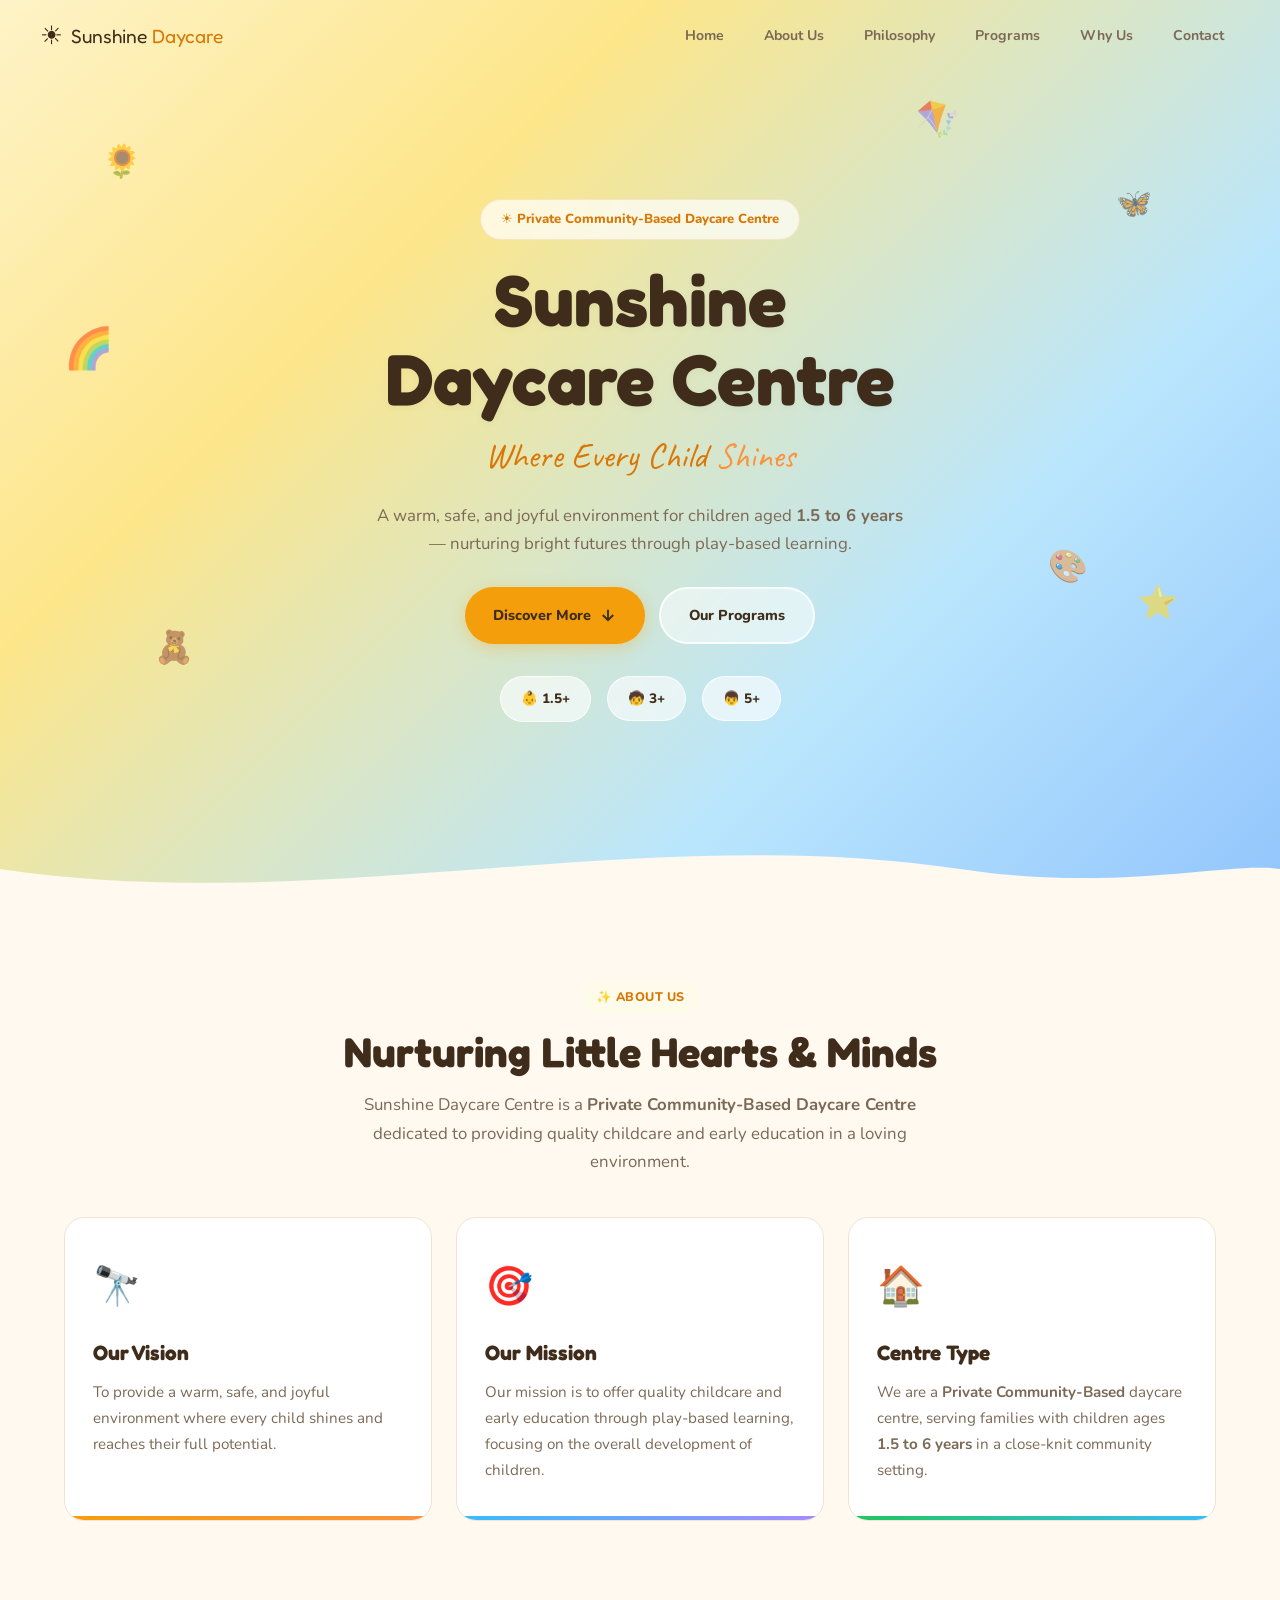
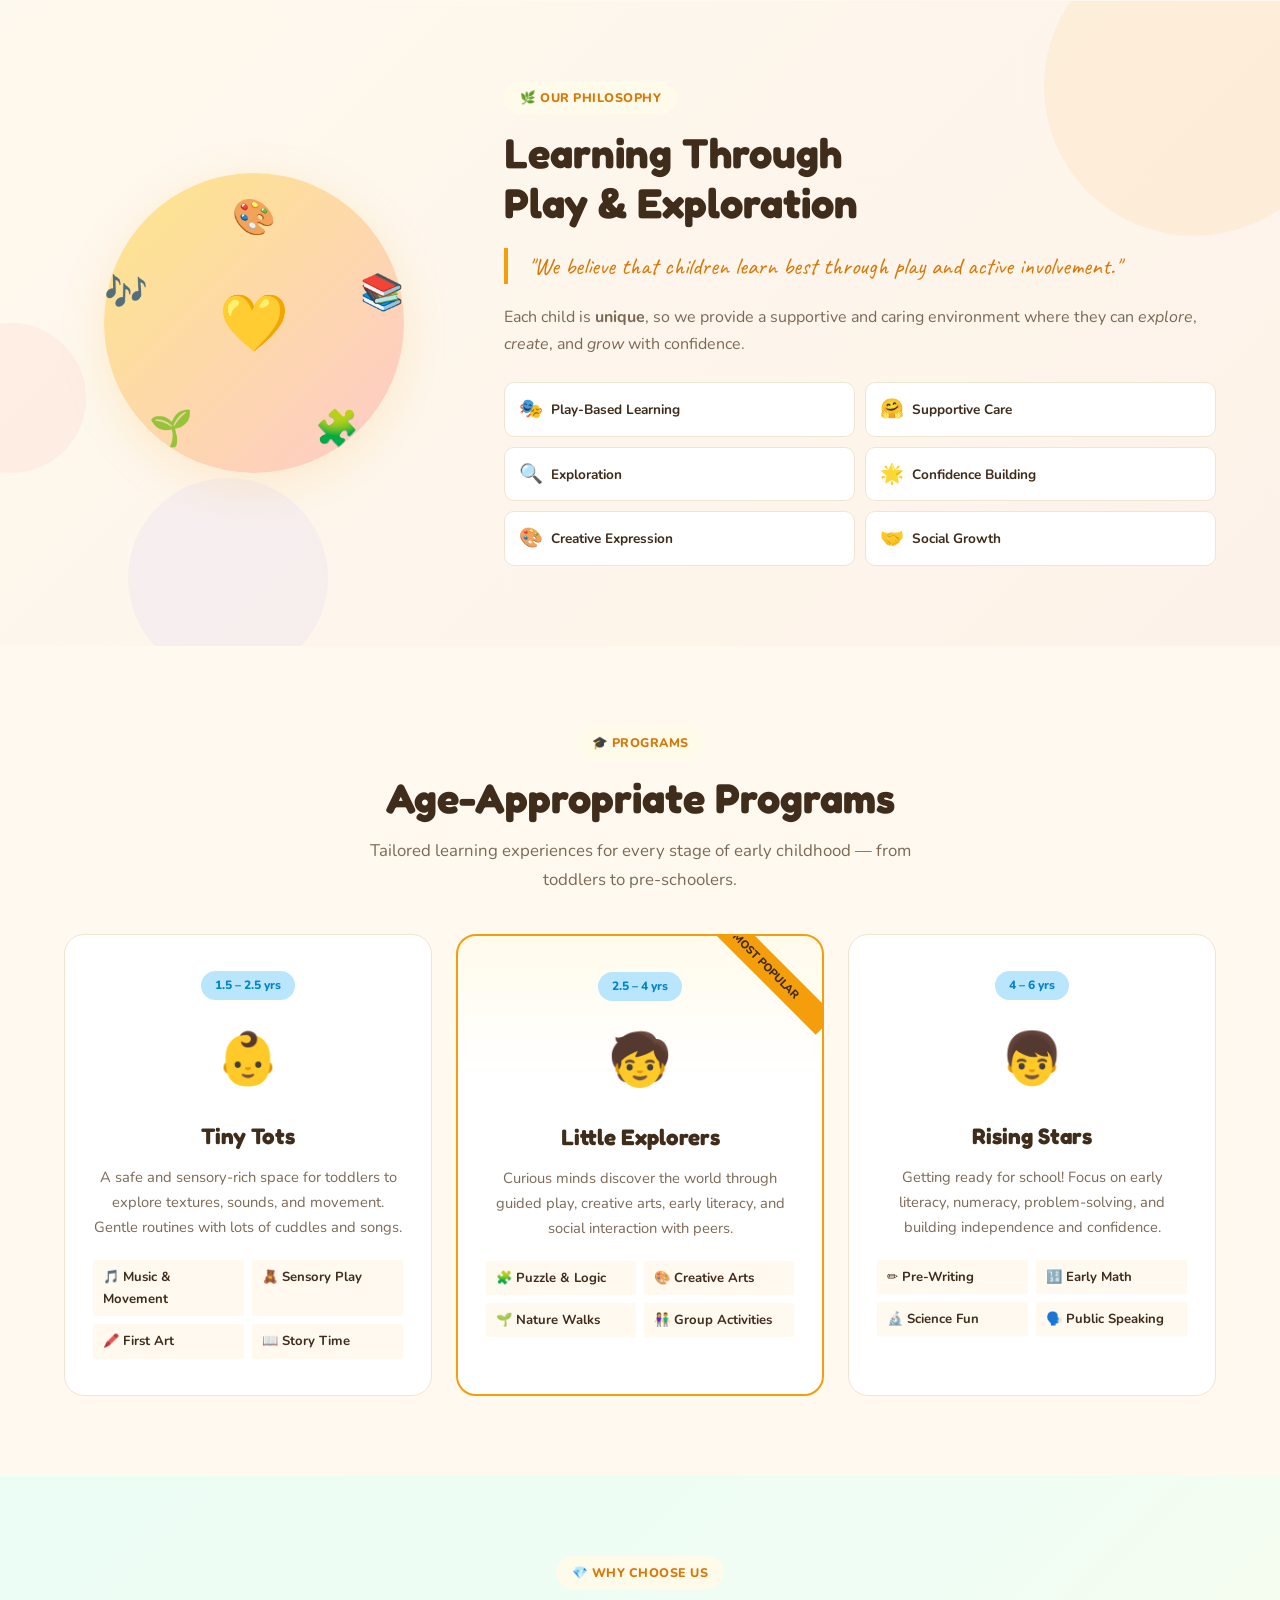
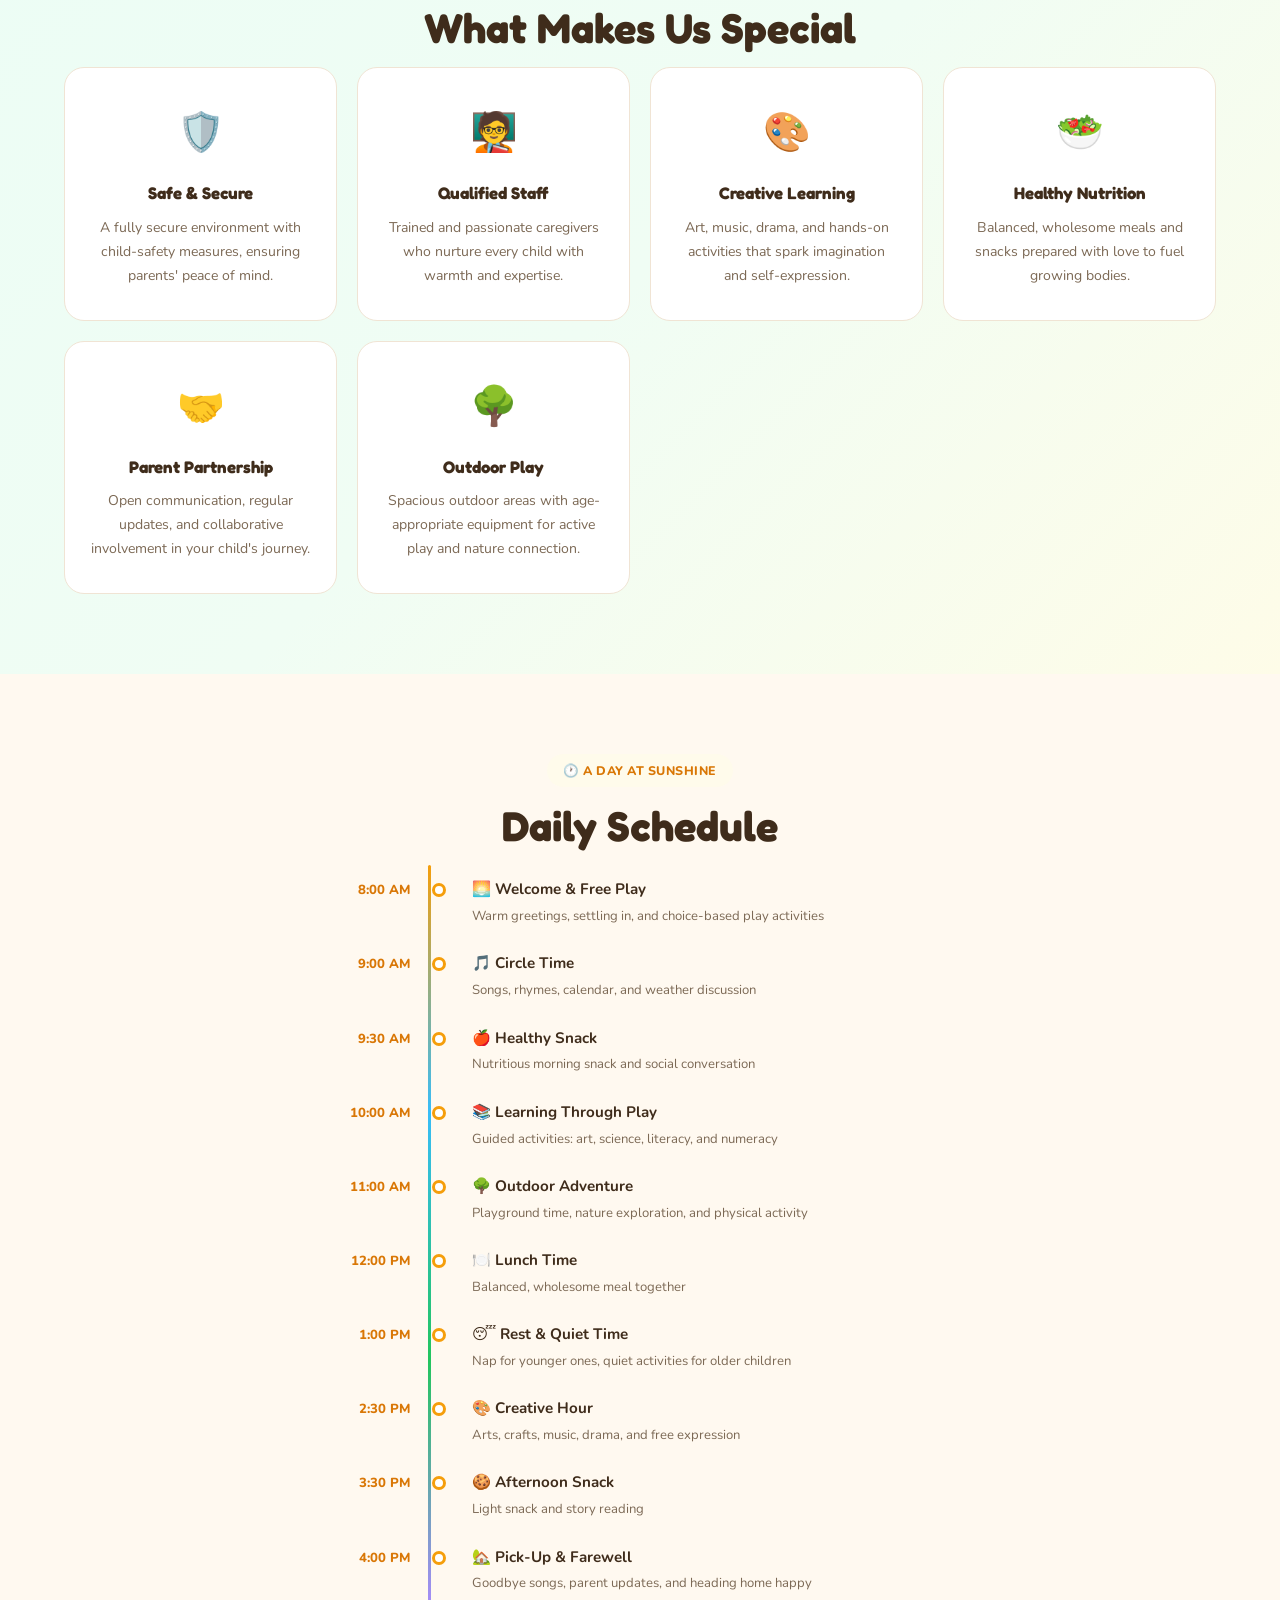
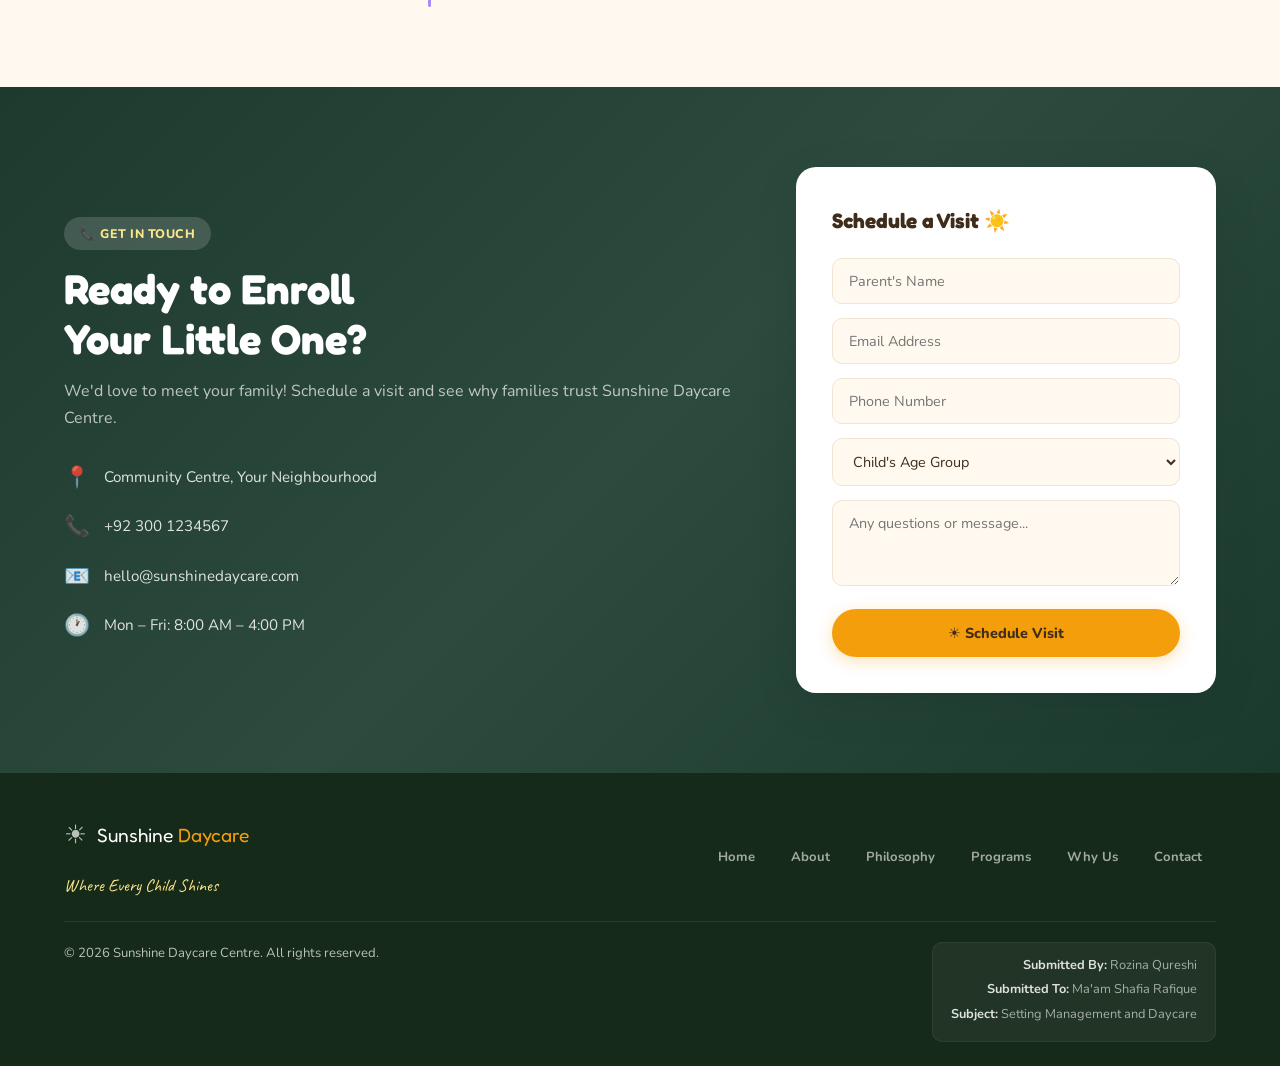
==== index.html @ 3a65fe80 "Add files via upload" ====
<!DOCTYPE html>
<html lang="en">
<head>
  <meta charset="UTF-8" />
  <meta name="viewport" content="width=device-width, initial-scale=1.0" />
  <title>Sunshine Daycare Centre — Where Every Child Shines ☀️</title>
  <meta name="description" content="Sunshine Daycare Centre — A warm, safe, and joyful private community-based daycare for children ages 1.5 to 6 years. Quality childcare through play-based learning." />
  <link rel="preconnect" href="https://fonts.googleapis.com" />
  <link rel="preconnect" href="https://fonts.gstatic.com" crossorigin />
  <link href="https://fonts.googleapis.com/css2?family=Nunito:wght@400;500;600;700;800;900&family=Fredoka+One&family=Caveat:wght@500;700&display=swap" rel="stylesheet" />
  <link rel="stylesheet" href="style.css" />
</head>
<body>

  <!-- ═══ NAVBAR ═══ -->
  <nav class="navbar" id="navbar">
    <div class="nav-inner">
      <a href="#" class="nav-logo">
        <span class="logo-sun">☀️</span>
        <span class="logo-text">Sunshine <span>Daycare</span></span>
      </a>
      <ul class="nav-links" id="nav-links">
        <li><a href="#home">Home</a></li>
        <li><a href="#about">About Us</a></li>
        <li><a href="#philosophy">Philosophy</a></li>
        <li><a href="#programs">Programs</a></li>
        <li><a href="#features">Why Us</a></li>
        <li><a href="#contact">Contact</a></li>
      </ul>
      <button class="nav-toggle" id="nav-toggle" aria-label="Toggle menu">
        <span></span><span></span><span></span>
      </button>
    </div>
  </nav>

  <!-- ═══ HERO ═══ -->
  <section class="hero" id="home">
    <div class="hero-clouds">
      <div class="cloud cloud-1">☁️</div>
      <div class="cloud cloud-2">☁️</div>
      <div class="cloud cloud-3">☁️</div>
    </div>
    <div class="hero-decorations">
      <span class="hero-deco d1">🌻</span>
      <span class="hero-deco d2">🦋</span>
      <span class="hero-deco d3">🌈</span>
      <span class="hero-deco d4">⭐</span>
      <span class="hero-deco d5">🧸</span>
      <span class="hero-deco d6">🎨</span>
      <span class="hero-deco d7">🪁</span>
    </div>
    <div class="hero-content">
      <div class="hero-badge">☀️ Private Community-Based Daycare Centre</div>
      <h1>Sunshine<br/>Daycare Centre</h1>
      <p class="hero-tagline">Where Every Child <em>Shines</em></p>
      <p class="hero-desc">A warm, safe, and joyful environment for children aged <strong>1.5 to 6 years</strong> — nurturing bright futures through play-based learning.</p>
      <div class="hero-actions">
        <a href="#about" class="btn btn-primary">
          Discover More
          <svg width="18" height="18" viewBox="0 0 24 24" fill="none" stroke="currentColor" stroke-width="2.5"><path d="M12 5v14M19 12l-7 7-7-7"/></svg>
        </a>
        <a href="#programs" class="btn btn-outline-light">Our Programs</a>
      </div>
      <div class="hero-ages">
        <div class="age-bubble b1">👶 1.5+</div>
        <div class="age-bubble b2">🧒 3+</div>
        <div class="age-bubble b3">👦 5+</div>
      </div>
    </div>
    <div class="hero-wave">
      <svg viewBox="0 0 1440 100" preserveAspectRatio="none">
        <path d="M0,60 C360,120 720,0 1080,60 C1260,90 1380,50 1440,60 L1440,100 L0,100 Z" fill="#fff9f0"/>
      </svg>
    </div>
  </section>

  <!-- ═══ ABOUT / VISION / MISSION ═══ -->
  <section class="about" id="about">
    <div class="container">
      <div class="section-label">✨ About Us</div>
      <h2 class="section-title">Nurturing Little Hearts & Minds</h2>
      <p class="section-subtitle">Sunshine Daycare Centre is a <strong>Private Community-Based Daycare Centre</strong> dedicated to providing quality childcare and early education in a loving environment.</p>

      <div class="cards-row">
        <div class="info-card vision-card" data-aos="up">
          <div class="card-icon">🔭</div>
          <h3>Our Vision</h3>
          <p>To provide a warm, safe, and joyful environment where every child shines and reaches their full potential.</p>
          <div class="card-accent"></div>
        </div>
        <div class="info-card mission-card" data-aos="up" style="--delay:.15s">
          <div class="card-icon">🎯</div>
          <h3>Our Mission</h3>
          <p>Our mission is to offer quality childcare and early education through play-based learning, focusing on the overall development of children.</p>
          <div class="card-accent"></div>
        </div>
        <div class="info-card type-card" data-aos="up" style="--delay:.3s">
          <div class="card-icon">🏠</div>
          <h3>Centre Type</h3>
          <p>We are a <strong>Private Community-Based</strong> daycare centre, serving families with children ages <strong>1.5 to 6 years</strong> in a close-knit community setting.</p>
          <div class="card-accent"></div>
        </div>
      </div>
    </div>
  </section>

  <!-- ═══ PHILOSOPHY ═══ -->
  <section class="philosophy" id="philosophy">
    <div class="philosophy-bg">
      <span class="phi-dot phi1"></span>
      <span class="phi-dot phi2"></span>
      <span class="phi-dot phi3"></span>
    </div>
    <div class="container">
      <div class="phi-grid">
        <div class="phi-visual">
          <div class="phi-circle">
            <span class="phi-emoji pe1">🎨</span>
            <span class="phi-emoji pe2">📚</span>
            <span class="phi-emoji pe3">🧩</span>
            <span class="phi-emoji pe4">🌱</span>
            <span class="phi-emoji pe5">🎶</span>
            <span class="phi-center">💛</span>
          </div>
        </div>
        <div class="phi-text">
          <div class="section-label">🌿 Our Philosophy</div>
          <h2 class="section-title left">Learning Through<br/>Play & Exploration</h2>
          <blockquote class="phi-quote">
            "We believe that children learn best through play and active involvement."
          </blockquote>
          <p>Each child is <strong>unique</strong>, so we provide a supportive and caring environment where they can <em>explore</em>, <em>create</em>, and <em>grow</em> with confidence.</p>
          <div class="phi-pillars">
            <div class="pillar"><span>🎭</span> Play-Based Learning</div>
            <div class="pillar"><span>🤗</span> Supportive Care</div>
            <div class="pillar"><span>🔍</span> Exploration</div>
            <div class="pillar"><span>🌟</span> Confidence Building</div>
            <div class="pillar"><span>🎨</span> Creative Expression</div>
            <div class="pillar"><span>🤝</span> Social Growth</div>
          </div>
        </div>
      </div>
    </div>
  </section>

  <!-- ═══ PROGRAMS ═══ -->
  <section class="programs" id="programs">
    <div class="container">
      <div class="section-label">🎓 Programs</div>
      <h2 class="section-title">Age-Appropriate Programs</h2>
      <p class="section-subtitle">Tailored learning experiences for every stage of early childhood — from toddlers to pre-schoolers.</p>

      <div class="programs-grid">
        <div class="program-card" data-aos="up">
          <div class="program-age-badge">1.5 – 2.5 yrs</div>
          <div class="program-icon">👶</div>
          <h3>Tiny Tots</h3>
          <p>A safe and sensory-rich space for toddlers to explore textures, sounds, and movement. Gentle routines with lots of cuddles and songs.</p>
          <ul class="program-features">
            <li>🎵 Music & Movement</li>
            <li>🧸 Sensory Play</li>
            <li>🖍️ First Art</li>
            <li>📖 Story Time</li>
          </ul>
        </div>
        <div class="program-card featured" data-aos="up" style="--delay:.12s">
          <div class="program-age-badge">2.5 – 4 yrs</div>
          <div class="program-icon">🧒</div>
          <h3>Little Explorers</h3>
          <p>Curious minds discover the world through guided play, creative arts, early literacy, and social interaction with peers.</p>
          <ul class="program-features">
            <li>🧩 Puzzle & Logic</li>
            <li>🎨 Creative Arts</li>
            <li>🌱 Nature Walks</li>
            <li>👫 Group Activities</li>
          </ul>
          <div class="featured-badge">Most Popular</div>
        </div>
        <div class="program-card" data-aos="up" style="--delay:.24s">
          <div class="program-age-badge">4 – 6 yrs</div>
          <div class="program-icon">👦</div>
          <h3>Rising Stars</h3>
          <p>Getting ready for school! Focus on early literacy, numeracy, problem-solving, and building independence and confidence.</p>
          <ul class="program-features">
            <li>✏️ Pre-Writing</li>
            <li>🔢 Early Math</li>
            <li>🔬 Science Fun</li>
            <li>🗣️ Public Speaking</li>
          </ul>
        </div>
      </div>
    </div>
  </section>

  <!-- ═══ FEATURES ═══ -->
  <section class="features" id="features">
    <div class="container">
      <div class="section-label">💎 Why Choose Us</div>
      <h2 class="section-title">What Makes Us Special</h2>

      <div class="features-grid">
        <div class="feature-item" data-aos="up">
          <div class="feature-icon">🛡️</div>
          <h4>Safe & Secure</h4>
          <p>A fully secure environment with child-safety measures, ensuring parents' peace of mind.</p>
        </div>
        <div class="feature-item" data-aos="up" style="--delay:.08s">
          <div class="feature-icon">🧑‍🏫</div>
          <h4>Qualified Staff</h4>
          <p>Trained and passionate caregivers who nurture every child with warmth and expertise.</p>
        </div>
        <div class="feature-item" data-aos="up" style="--delay:.16s">
          <div class="feature-icon">🎨</div>
          <h4>Creative Learning</h4>
          <p>Art, music, drama, and hands-on activities that spark imagination and self-expression.</p>
        </div>
        <div class="feature-item" data-aos="up" style="--delay:.24s">
          <div class="feature-icon">🥗</div>
          <h4>Healthy Nutrition</h4>
          <p>Balanced, wholesome meals and snacks prepared with love to fuel growing bodies.</p>
        </div>
        <div class="feature-item" data-aos="up" style="--delay:.32s">
          <div class="feature-icon">🤝</div>
          <h4>Parent Partnership</h4>
          <p>Open communication, regular updates, and collaborative involvement in your child's journey.</p>
        </div>
        <div class="feature-item" data-aos="up" style="--delay:.4s">
          <div class="feature-icon">🌳</div>
          <h4>Outdoor Play</h4>
          <p>Spacious outdoor areas with age-appropriate equipment for active play and nature connection.</p>
        </div>
      </div>
    </div>
  </section>

  <!-- ═══ DAILY SCHEDULE ═══ -->
  <section class="schedule">
    <div class="container">
      <div class="section-label">🕐 A Day at Sunshine</div>
      <h2 class="section-title">Daily Schedule</h2>
      <div class="timeline">
        <div class="tl-item"><div class="tl-time">8:00 AM</div><div class="tl-dot"></div><div class="tl-content"><strong>🌅 Welcome & Free Play</strong><p>Warm greetings, settling in, and choice-based play activities</p></div></div>
        <div class="tl-item"><div class="tl-time">9:00 AM</div><div class="tl-dot"></div><div class="tl-content"><strong>🎵 Circle Time</strong><p>Songs, rhymes, calendar, and weather discussion</p></div></div>
        <div class="tl-item"><div class="tl-time">9:30 AM</div><div class="tl-dot"></div><div class="tl-content"><strong>🍎 Healthy Snack</strong><p>Nutritious morning snack and social conversation</p></div></div>
        <div class="tl-item"><div class="tl-time">10:00 AM</div><div class="tl-dot"></div><div class="tl-content"><strong>📚 Learning Through Play</strong><p>Guided activities: art, science, literacy, and numeracy</p></div></div>
        <div class="tl-item"><div class="tl-time">11:00 AM</div><div class="tl-dot"></div><div class="tl-content"><strong>🌳 Outdoor Adventure</strong><p>Playground time, nature exploration, and physical activity</p></div></div>
        <div class="tl-item"><div class="tl-time">12:00 PM</div><div class="tl-dot"></div><div class="tl-content"><strong>🍽️ Lunch Time</strong><p>Balanced, wholesome meal together</p></div></div>
        <div class="tl-item"><div class="tl-time">1:00 PM</div><div class="tl-dot"></div><div class="tl-content"><strong>😴 Rest & Quiet Time</strong><p>Nap for younger ones, quiet activities for older children</p></div></div>
        <div class="tl-item"><div class="tl-time">2:30 PM</div><div class="tl-dot"></div><div class="tl-content"><strong>🎨 Creative Hour</strong><p>Arts, crafts, music, drama, and free expression</p></div></div>
        <div class="tl-item"><div class="tl-time">3:30 PM</div><div class="tl-dot"></div><div class="tl-content"><strong>🍪 Afternoon Snack</strong><p>Light snack and story reading</p></div></div>
        <div class="tl-item"><div class="tl-time">4:00 PM</div><div class="tl-dot"></div><div class="tl-content"><strong>🏡 Pick-Up & Farewell</strong><p>Goodbye songs, parent updates, and heading home happy</p></div></div>
      </div>
    </div>
  </section>

  <!-- ═══ CONTACT / FOOTER ═══ -->
  <section class="contact" id="contact">
    <div class="container">
      <div class="contact-grid">
        <div class="contact-info">
          <div class="section-label light">📞 Get In Touch</div>
          <h2 class="section-title left light">Ready to Enroll<br/>Your Little One?</h2>
          <p class="contact-desc">We'd love to meet your family! Schedule a visit and see why families trust Sunshine Daycare Centre.</p>
          <div class="contact-details">
            <div class="contact-row"><span class="cr-icon">📍</span><span>Community Centre, Your Neighbourhood</span></div>
            <div class="contact-row"><span class="cr-icon">📞</span><span>+92 300 1234567</span></div>
            <div class="contact-row"><span class="cr-icon">📧</span><span>hello@sunshinedaycare.com</span></div>
            <div class="contact-row"><span class="cr-icon">🕐</span><span>Mon – Fri: 8:00 AM – 4:00 PM</span></div>
          </div>
        </div>
        <div class="contact-form-wrap">
          <form class="contact-form" id="contact-form">
            <h3>Schedule a Visit ☀️</h3>
            <div class="form-field">
              <input type="text" placeholder="Parent's Name" required />
            </div>
            <div class="form-field">
              <input type="email" placeholder="Email Address" required />
            </div>
            <div class="form-field">
              <input type="tel" placeholder="Phone Number" />
            </div>
            <div class="form-field">
              <select>
                <option value="">Child's Age Group</option>
                <option>1.5 – 2.5 years (Tiny Tots)</option>
                <option>2.5 – 4 years (Little Explorers)</option>
                <option>4 – 6 years (Rising Stars)</option>
              </select>
            </div>
            <div class="form-field">
              <textarea rows="3" placeholder="Any questions or message..."></textarea>
            </div>
            <button type="submit" class="btn btn-primary btn-full">
              ☀️ Schedule Visit
            </button>
          </form>
        </div>
      </div>
    </div>
  </section>

  <!-- ═══ FOOTER ═══ -->
  <footer class="footer">
    <div class="container">
      <div class="footer-top">
        <div class="footer-brand">
          <span class="logo-sun">☀️</span>
          <span class="logo-text">Sunshine <span>Daycare</span></span>
          <p>Where Every Child Shines</p>
        </div>
        <div class="footer-links">
          <a href="#home">Home</a>
          <a href="#about">About</a>
          <a href="#philosophy">Philosophy</a>
          <a href="#programs">Programs</a>
          <a href="#features">Why Us</a>
          <a href="#contact">Contact</a>
        </div>
      </div>
      <div class="footer-divider"></div>
      <div class="footer-bottom">
        <p>© 2026 Sunshine Daycare Centre. All rights reserved.</p>
        <div class="submission-info">
          <p><strong>Submitted By:</strong> Rozina Qureshi</p>
          <p><strong>Submitted To:</strong> Ma'am Shafia Rafique</p>
          <p><strong>Subject:</strong> Setting Management and Daycare</p>
        </div>
      </div>
    </div>
  </footer>

  <script>
    // ── Navbar scroll ──
    window.addEventListener('scroll', () => {
      document.getElementById('navbar').classList.toggle('scrolled', window.scrollY > 50);
    });

    // ── Mobile menu ──
    const toggle = document.getElementById('nav-toggle');
    const links = document.getElementById('nav-links');
    toggle.addEventListener('click', () => {
      toggle.classList.toggle('active');
      links.classList.toggle('open');
    });
    links.querySelectorAll('a').forEach(a => {
      a.addEventListener('click', () => {
        toggle.classList.remove('active');
        links.classList.remove('open');
      });
    });

    // ── Smooth scroll ──
    document.querySelectorAll('a[href^="#"]').forEach(a => {
      a.addEventListener('click', e => {
        e.preventDefault();
        const target = document.querySelector(a.getAttribute('href'));
        if (target) {
          const offset = 80;
          const top = target.getBoundingClientRect().top + window.scrollY - offset;
          window.scrollTo({ top, behavior: 'smooth' });
        }
      });
    });

    // ── Scroll animations ──
    const observer = new IntersectionObserver((entries) => {
      entries.forEach(entry => {
        if (entry.isIntersecting) {
          entry.target.classList.add('visible');
        }
      });
    }, { threshold: 0.1, rootMargin: '0px 0px -40px 0px' });

    document.querySelectorAll('[data-aos]').forEach(el => observer.observe(el));

    // ── Form submit ──
    document.getElementById('contact-form').addEventListener('submit', (e) => {
      e.preventDefault();
      const btn = e.target.querySelector('button');
      btn.textContent = '✅ Visit Scheduled!';
      btn.disabled = true;
      btn.style.background = '#22c55e';
      setTimeout(() => {
        btn.textContent = '☀️ Schedule Visit';
        btn.disabled = false;
        btn.style.background = '';
        e.target.reset();
      }, 3000);
    });
  </script>
</body>
</html>
---- style.css ----
/* ═══════════════════════════════════════════════
   Sunshine Daycare Centre — Stylesheet
   Warm, playful, professional design
   ═══════════════════════════════════════════════ */

*, *::before, *::after { box-sizing: border-box; margin: 0; padding: 0; }

:root {
  /* Sunshine Palette */
  --sun:          #f59e0b;
  --sun-light:    #fde68a;
  --sun-dark:     #d97706;
  --sun-bg:       #fffbeb;

  --sky:          #38bdf8;
  --sky-light:    #bae6fd;
  --sky-dark:     #0284c7;

  --leaf:         #22c55e;
  --leaf-light:   #bbf7d0;
  --leaf-dark:    #16a34a;

  --coral:        #f87171;
  --coral-light:  #fecaca;

  --lavender:     #a78bfa;
  --lavender-light:#ede9fe;

  --peach:        #fb923c;

  /* Neutrals */
  --cream:        #fff9f0;
  --cream-dark:   #fef3e2;
  --white:        #ffffff;
  --text:         #3f2c1b;
  --text-secondary:#7c6955;
  --text-muted:    #b5a394;
  --border:       #f0e4d4;

  /* Misc */
  --radius:       20px;
  --radius-md:    14px;
  --radius-sm:    10px;
  --shadow:       0 4px 24px rgba(0,0,0,.06);
  --shadow-lg:    0 12px 48px rgba(0,0,0,.08);
  --transition:   .3s cubic-bezier(.4,0,.2,1);

  /* Fonts */
  --font:         'Nunito', system-ui, sans-serif;
  --font-display: 'Fredoka One', cursive;
  --font-hand:    'Caveat', cursive;
}

html { scroll-behavior: smooth; }
body {
  font-family: var(--font);
  background: var(--cream);
  color: var(--text);
  line-height: 1.7;
  -webkit-font-smoothing: antialiased;
  overflow-x: hidden;
}
.container { max-width: 1200px; margin: 0 auto; padding: 0 24px; }

/* ═══════════════════════════
   NAVBAR
   ═══════════════════════════ */
.navbar {
  position: fixed; top: 0; left: 0; right: 0;
  z-index: 100;
  padding: 0 24px;
  transition: var(--transition);
}
.navbar.scrolled {
  background: rgba(255,255,255,.92);
  backdrop-filter: blur(16px);
  box-shadow: 0 2px 20px rgba(0,0,0,.06);
}
.nav-inner {
  max-width: 1200px; margin: 0 auto;
  height: 72px;
  display: flex; align-items: center; justify-content: space-between;
}

.nav-logo {
  display: flex; align-items: center; gap: 8px;
  text-decoration: none; color: var(--text);
}
.logo-sun { font-size: 1.6rem; animation: spin-slow 8s linear infinite; }
@keyframes spin-slow { to { transform: rotate(360deg); } }
.logo-text { font-family: var(--font-display); font-size: 1.2rem; color: var(--text); }
.logo-text span { color: var(--sun-dark); }

.nav-links {
  display: flex; gap: 8px; list-style: none;
}
.nav-links a {
  text-decoration: none;
  padding: 8px 16px;
  font-weight: 700; font-size: .88rem;
  color: var(--text-secondary);
  border-radius: 50px;
  transition: var(--transition);
}
.nav-links a:hover { color: var(--sun-dark); background: var(--sun-bg); }

.nav-toggle {
  display: none;
  flex-direction: column; gap: 5px;
  background: none; border: none; cursor: pointer;
  padding: 8px;
}
.nav-toggle span {
  width: 24px; height: 2.5px;
  background: var(--text);
  border-radius: 2px;
  transition: var(--transition);
}
.nav-toggle.active span:nth-child(1) { transform: rotate(45deg) translate(5px, 5px); }
.nav-toggle.active span:nth-child(2) { opacity: 0; }
.nav-toggle.active span:nth-child(3) { transform: rotate(-45deg) translate(5px, -5px); }

/* ═══════════════════════════
   HERO
   ═══════════════════════════ */
.hero {
  background: linear-gradient(135deg, #fef3c7 0%, #fde68a 30%, #bae6fd 70%, #93c5fd 100%);
  min-height: 100vh;
  display: flex; align-items: center; justify-content: center;
  text-align: center;
  padding: 120px 24px 100px;
  position: relative;
  overflow: hidden;
}

/* Clouds */
.hero-clouds { position: absolute; inset: 0; pointer-events: none; }
.cloud {
  position: absolute; font-size: 4rem; opacity: .35;
  animation: drift 20s linear infinite;
}
.cloud-1 { top: 12%; left: -10%; animation-duration: 22s; }
.cloud-2 { top: 25%; left: -20%; animation-duration: 28s; animation-delay: 6s; font-size: 3rem; }
.cloud-3 { top: 8%; left: -15%; animation-duration: 35s; animation-delay: 12s; font-size: 5rem; opacity: .2; }
@keyframes drift {
  from { transform: translateX(0); }
  to   { transform: translateX(calc(100vw + 200px)); }
}

/* Floating decorations */
.hero-decorations { position: absolute; inset: 0; pointer-events: none; }
.hero-deco {
  position: absolute;
  font-size: 2rem;
  animation: float-deco 5s ease-in-out infinite;
  opacity: .6;
}
.d1 { top: 15%; left: 8%; animation-delay: 0s; }
.d2 { top: 20%; right: 10%; animation-delay: .7s; font-size: 1.8rem; }
.d3 { top: 35%; left: 5%; animation-delay: 1.4s; font-size: 2.5rem; }
.d4 { bottom: 30%; right: 8%; animation-delay: 2.1s; }
.d5 { bottom: 25%; left: 12%; animation-delay: 2.8s; }
.d6 { top: 60%; right: 15%; animation-delay: 3.5s; }
.d7 { top: 10%; right: 25%; animation-delay: 4.2s; font-size: 2.2rem; }
@keyframes float-deco {
  0%, 100% { transform: translateY(0) rotate(0); }
  50%      { transform: translateY(-18px) rotate(8deg); }
}

.hero-content { position: relative; z-index: 2; max-width: 680px; }
.hero-badge {
  display: inline-block;
  padding: 8px 20px;
  background: rgba(255,255,255,.7);
  backdrop-filter: blur(8px);
  border-radius: 50px;
  font-size: .82rem; font-weight: 800;
  color: var(--sun-dark);
  margin-bottom: 20px;
  border: 1px solid rgba(217,119,6,.15);
}

.hero h1 {
  font-family: var(--font-display);
  font-size: clamp(3rem, 7vw, 4.5rem);
  color: var(--text);
  line-height: 1.1;
  margin-bottom: 8px;
  text-shadow: 0 2px 8px rgba(0,0,0,.04);
}

.hero-tagline {
  font-family: var(--font-hand);
  font-size: clamp(1.6rem, 3.5vw, 2.2rem);
  color: var(--sun-dark);
  margin-bottom: 16px;
}
.hero-tagline em { font-style: normal; color: var(--peach); }

.hero-desc {
  font-size: 1.05rem;
  color: var(--text-secondary);
  max-width: 540px; margin: 0 auto 28px;
}

.hero-actions { display: flex; gap: 14px; justify-content: center; flex-wrap: wrap; margin-bottom: 32px; }

.hero-ages {
  display: flex; gap: 16px; justify-content: center;
}
.age-bubble {
  padding: 10px 20px;
  background: rgba(255,255,255,.6);
  backdrop-filter: blur(6px);
  border-radius: 50px;
  font-weight: 800; font-size: .85rem;
  color: var(--text);
  border: 1px solid rgba(255,255,255,.8);
  animation: bob 3s ease-in-out infinite;
}
.b1 { animation-delay: 0s; }
.b2 { animation-delay: .5s; }
.b3 { animation-delay: 1s; }
@keyframes bob {
  0%, 100% { transform: translateY(0); }
  50%      { transform: translateY(-6px); }
}

.hero-wave {
  position: absolute; bottom: -1px; left: 0; right: 0;
  line-height: 0; z-index: 1;
}
.hero-wave svg { width: 100%; height: 80px; }

/* ═══════════════════════════
   BUTTONS
   ═══════════════════════════ */
.btn {
  display: inline-flex; align-items: center; gap: 8px;
  padding: 14px 28px;
  font-family: var(--font);
  font-weight: 800; font-size: .9rem;
  border: none; border-radius: 50px;
  cursor: pointer; transition: var(--transition);
  text-decoration: none;
}
.btn-primary {
  background: var(--sun);
  color: var(--text);
  box-shadow: 0 4px 16px rgba(245,158,11,.3);
}
.btn-primary:hover {
  background: var(--sun-dark);
  transform: translateY(-2px);
  box-shadow: 0 6px 24px rgba(245,158,11,.35);
}
.btn-outline-light {
  background: rgba(255,255,255,.5);
  color: var(--text);
  border: 2px solid rgba(255,255,255,.8);
  backdrop-filter: blur(4px);
}
.btn-outline-light:hover { background: rgba(255,255,255,.8); }
.btn-full { width: 100%; justify-content: center; }

/* ═══════════════════════════
   SECTION STYLES
   ═══════════════════════════ */
.section-label {
  display: inline-block;
  padding: 6px 16px;
  background: var(--sun-bg);
  color: var(--sun-dark);
  font-weight: 800; font-size: .78rem;
  letter-spacing: .5px;
  border-radius: 50px;
  margin-bottom: 14px;
  text-transform: uppercase;
}
.section-label.light { background: rgba(255,255,255,.15); color: var(--sun-light); }

.section-title {
  font-family: var(--font-display);
  font-size: clamp(1.8rem, 4vw, 2.6rem);
  color: var(--text);
  margin-bottom: 14px;
  line-height: 1.2;
}
.section-title.left { text-align: left; }
.section-title.light { color: white; }

.section-subtitle {
  font-size: 1.05rem;
  color: var(--text-secondary);
  max-width: 600px; margin: 0 auto 40px;
  line-height: 1.7;
}

/* ═══════════════════════════
   ABOUT
   ═══════════════════════════ */
.about {
  padding: 80px 0;
  background: var(--cream);
  text-align: center;
}

.cards-row {
  display: grid;
  grid-template-columns: repeat(auto-fit, minmax(300px, 1fr));
  gap: 24px; margin-top: 20px;
}

.info-card {
  background: white;
  border-radius: var(--radius);
  padding: 36px 28px;
  text-align: left;
  position: relative;
  overflow: hidden;
  border: 1px solid var(--border);
  transition: var(--transition);
}
.info-card:hover {
  transform: translateY(-6px);
  box-shadow: var(--shadow-lg);
}
.card-icon { font-size: 2.4rem; margin-bottom: 16px; }
.info-card h3 {
  font-family: var(--font-display);
  font-size: 1.3rem;
  margin-bottom: 10px;
  color: var(--text);
}
.info-card p { color: var(--text-secondary); font-size: .95rem; }

.card-accent {
  position: absolute; bottom: 0; left: 0; right: 0;
  height: 4px;
}
.vision-card .card-accent  { background: linear-gradient(90deg, var(--sun), var(--peach)); }
.mission-card .card-accent { background: linear-gradient(90deg, var(--sky), var(--lavender)); }
.type-card .card-accent    { background: linear-gradient(90deg, var(--leaf), var(--sky)); }

/* AOS animation */
[data-aos="up"] {
  opacity: 0; transform: translateY(30px);
  transition: opacity .6s ease calc(var(--delay, 0s)),
              transform .6s ease calc(var(--delay, 0s));
}
[data-aos="up"].visible {
  opacity: 1; transform: translateY(0);
}

/* ═══════════════════════════
   PHILOSOPHY
   ═══════════════════════════ */
.philosophy {
  padding: 80px 0;
  background: linear-gradient(135deg, #fef9ee 0%, #fdf2e9 100%);
  position: relative;
  overflow: hidden;
}
.philosophy-bg { position: absolute; inset: 0; pointer-events: none; }
.phi-dot {
  position: absolute; border-radius: 50%;
  opacity: .08;
}
.phi1 { width: 300px; height: 300px; background: var(--sun); top: -10%; right: -5%; }
.phi2 { width: 200px; height: 200px; background: var(--lavender); bottom: -5%; left: 10%; }
.phi3 { width: 150px; height: 150px; background: var(--coral); top: 50%; left: -5%; }

.phi-grid {
  display: grid;
  grid-template-columns: 380px 1fr;
  gap: 60px; align-items: center;
}

.phi-visual { display: flex; justify-content: center; }
.phi-circle {
  width: 300px; height: 300px;
  border-radius: 50%;
  background: linear-gradient(135deg, var(--sun-light), var(--coral-light));
  position: relative;
  display: flex; align-items: center; justify-content: center;
  box-shadow: 0 12px 48px rgba(245,158,11,.15);
}
.phi-emoji {
  position: absolute;
  font-size: 2.2rem;
  animation: orbit 10s linear infinite;
}
.pe1 { top: 5%; left: 50%; transform: translateX(-50%); animation-delay: 0s; }
.pe2 { top: 30%; right: 0; animation-delay: -2s; }
.pe3 { bottom: 5%; right: 15%; animation-delay: -4s; }
.pe4 { bottom: 5%; left: 15%; animation-delay: -6s; }
.pe5 { top: 30%; left: 0; animation-delay: -8s; }
@keyframes orbit {
  0%   { transform: scale(1); }
  50%  { transform: scale(1.2); }
  100% { transform: scale(1); }
}
.phi-center { font-size: 3.5rem; }

.phi-text { text-align: left; }
.phi-quote {
  font-family: var(--font-hand);
  font-size: 1.5rem;
  color: var(--sun-dark);
  border-left: 4px solid var(--sun);
  padding-left: 20px;
  margin: 20px 0;
  line-height: 1.5;
}
.phi-text p { color: var(--text-secondary); font-size: 1rem; margin-bottom: 24px; }

.phi-pillars {
  display: grid;
  grid-template-columns: repeat(2, 1fr);
  gap: 10px;
}
.pillar {
  display: flex; align-items: center; gap: 8px;
  padding: 10px 14px;
  background: white;
  border-radius: var(--radius-sm);
  font-weight: 700; font-size: .85rem;
  color: var(--text);
  border: 1px solid var(--border);
  transition: var(--transition);
}
.pillar:hover { transform: translateX(4px); border-color: var(--sun); }
.pillar span { font-size: 1.2rem; }

/* ═══════════════════════════
   PROGRAMS
   ═══════════════════════════ */
.programs {
  padding: 80px 0;
  background: var(--cream);
  text-align: center;
}

.programs-grid {
  display: grid;
  grid-template-columns: repeat(auto-fit, minmax(300px, 1fr));
  gap: 24px;
}

.program-card {
  background: white;
  border-radius: var(--radius);
  padding: 36px 28px;
  text-align: center;
  border: 1px solid var(--border);
  position: relative;
  overflow: hidden;
  transition: var(--transition);
}
.program-card:hover {
  transform: translateY(-8px);
  box-shadow: var(--shadow-lg);
}
.program-card.featured {
  border: 2px solid var(--sun);
  background: linear-gradient(180deg, #fffbeb 0%, white 30%);
}

.program-age-badge {
  display: inline-block;
  padding: 4px 14px;
  background: var(--sky-light);
  color: var(--sky-dark);
  border-radius: 50px;
  font-size: .75rem; font-weight: 800;
  margin-bottom: 16px;
}
.program-icon { font-size: 3.2rem; margin-bottom: 14px; }
.program-card h3 {
  font-family: var(--font-display);
  font-size: 1.4rem;
  margin-bottom: 10px;
  color: var(--text);
}
.program-card p {
  color: var(--text-secondary);
  font-size: .92rem;
  margin-bottom: 20px;
}

.program-features {
  list-style: none;
  display: grid; grid-template-columns: 1fr 1fr;
  gap: 8px; text-align: left;
}
.program-features li {
  font-size: .82rem; font-weight: 700;
  color: var(--text);
  padding: 6px 10px;
  background: var(--cream);
  border-radius: var(--radius-xs);
}

.featured-badge {
  position: absolute; top: 16px; right: -28px;
  padding: 4px 40px;
  background: var(--sun);
  color: var(--text);
  font-size: .7rem; font-weight: 800;
  text-transform: uppercase;
  transform: rotate(45deg);
}

/* ═══════════════════════════
   FEATURES
   ═══════════════════════════ */
.features {
  padding: 80px 0;
  background: linear-gradient(135deg, #ecfdf5 0%, #f0fdf4 50%, #fefce8 100%);
  text-align: center;
}

.features-grid {
  display: grid;
  grid-template-columns: repeat(auto-fit, minmax(240px, 1fr));
  gap: 20px;
}
.feature-item {
  background: white;
  border-radius: var(--radius);
  padding: 32px 24px;
  text-align: center;
  border: 1px solid var(--border);
  transition: var(--transition);
}
.feature-item:hover {
  transform: translateY(-4px);
  box-shadow: var(--shadow);
  border-color: var(--sun-light);
}
.feature-icon { font-size: 2.4rem; margin-bottom: 14px; }
.feature-item h4 {
  font-family: var(--font-display);
  font-size: 1.05rem;
  margin-bottom: 8px;
}
.feature-item p { font-size: .88rem; color: var(--text-secondary); }

/* ═══════════════════════════
   DAILY SCHEDULE
   ═══════════════════════════ */
.schedule {
  padding: 80px 0;
  background: var(--cream);
  text-align: center;
}

.timeline {
  max-width: 640px; margin: 0 auto;
  text-align: left;
  position: relative;
  padding-left: 120px;
}
.timeline::before {
  content: '';
  position: absolute;
  left: 108px; top: 0; bottom: 0;
  width: 3px;
  background: linear-gradient(180deg, var(--sun), var(--sky), var(--leaf), var(--lavender));
  border-radius: 2px;
}

.tl-item {
  position: relative;
  padding: 12px 0 12px 32px;
}
.tl-time {
  position: absolute;
  left: -120px; top: 14px;
  width: 90px; text-align: right;
  font-weight: 800; font-size: .82rem;
  color: var(--sun-dark);
}
.tl-dot {
  position: absolute;
  left: -8px; top: 18px;
  width: 14px; height: 14px;
  background: white;
  border: 3px solid var(--sun);
  border-radius: 50%;
  z-index: 1;
}
.tl-content strong {
  font-size: .95rem; display: block; margin-bottom: 2px;
}
.tl-content p {
  font-size: .82rem; color: var(--text-secondary);
}

/* ═══════════════════════════
   CONTACT
   ═══════════════════════════ */
.contact {
  padding: 80px 0;
  background: linear-gradient(135deg, #1e3a2f 0%, #2d4a3e 50%, #1a3a2e 100%);
  color: white;
}
.contact-grid {
  display: grid;
  grid-template-columns: 1fr 420px;
  gap: 48px; align-items: center;
}
.contact-desc { color: rgba(255,255,255,.7); font-size: 1rem; margin-bottom: 28px; }

.contact-details { display: flex; flex-direction: column; gap: 14px; }
.contact-row {
  display: flex; align-items: center; gap: 14px;
  font-size: .95rem;
  color: rgba(255,255,255,.85);
}
.cr-icon { font-size: 1.3rem; }

.contact-form-wrap {
  background: white;
  border-radius: var(--radius);
  padding: 36px;
  box-shadow: var(--shadow-lg);
}
.contact-form h3 {
  font-family: var(--font-display);
  font-size: 1.3rem;
  color: var(--text);
  margin-bottom: 20px;
}

.form-field { margin-bottom: 14px; }
.form-field input,
.form-field select,
.form-field textarea {
  width: 100%; padding: 12px 16px;
  background: var(--cream);
  border: 1px solid var(--border);
  border-radius: var(--radius-sm);
  font-family: var(--font); font-size: .9rem;
  color: var(--text); outline: none;
  transition: var(--transition);
  resize: vertical;
}
.form-field input:focus,
.form-field select:focus,
.form-field textarea:focus {
  border-color: var(--sun);
  box-shadow: 0 0 0 3px var(--sun-bg);
  background: white;
}
.form-field select { cursor: pointer; appearance: auto; }

/* ═══════════════════════════
   FOOTER
   ═══════════════════════════ */
.footer {
  background: #162a1a;
  padding: 40px 0 24px;
  color: rgba(255,255,255,.7);
}
.footer-top {
  display: flex; align-items: center; justify-content: space-between;
  flex-wrap: wrap; gap: 20px;
}
.footer-brand {
  display: flex; align-items: center; gap: 10px; flex-wrap: wrap;
}
.footer-brand p {
  width: 100%;
  font-family: var(--font-hand);
  font-size: 1.1rem;
  color: var(--sun-light);
  margin-top: 4px;
}
.footer .logo-text { color: white; }
.footer .logo-text span { color: var(--sun); }

.footer-links { display: flex; gap: 8px; flex-wrap: wrap; }
.footer-links a {
  text-decoration: none;
  padding: 6px 14px;
  font-size: .82rem; font-weight: 700;
  color: rgba(255,255,255,.6);
  border-radius: 50px;
  transition: var(--transition);
}
.footer-links a:hover { color: var(--sun); background: rgba(255,255,255,.06); }

.footer-divider {
  height: 1px;
  background: rgba(255,255,255,.08);
  margin: 20px 0;
}
.footer-bottom {
  display: flex; align-items: flex-start; justify-content: space-between;
  flex-wrap: wrap; gap: 20px;
  font-size: .82rem;
}
.submission-info {
  text-align: right;
  padding: 12px 18px;
  background: rgba(255,255,255,.05);
  border-radius: var(--radius-sm);
  border: 1px solid rgba(255,255,255,.06);
}
.submission-info p {
  margin-bottom: 3px;
  font-size: .8rem;
  color: rgba(255,255,255,.6);
}
.submission-info strong { color: rgba(255,255,255,.85); }

/* ═══════════════════════════
   RESPONSIVE
   ═══════════════════════════ */
@media (max-width: 900px) {
  .phi-grid { grid-template-columns: 1fr; text-align: center; }
  .phi-text { text-align: center; }
  .phi-text .section-title { text-align: center; }
  .phi-quote { text-align: left; }
  .phi-visual { margin-bottom: 20px; }
  .contact-grid { grid-template-columns: 1fr; }
  .contact-info { text-align: center; }
  .contact-details { align-items: center; }
  .section-title.left { text-align: center; }
}

@media (max-width: 768px) {
  .nav-links {
    position: fixed; top: 72px; left: 0; right: 0;
    background: white;
    flex-direction: column;
    padding: 20px;
    box-shadow: var(--shadow);
    transform: translateY(-120%);
    transition: var(--transition);
    z-index: 99;
  }
  .nav-links.open { transform: translateY(0); }
  .nav-toggle { display: flex; }
  .nav-links a { padding: 14px 20px; font-size: 1rem; }

  .hero { padding: 100px 16px 80px; }
  .hero h1 { font-size: 2.6rem; }
  .hero-deco { display: none; }

  .timeline { padding-left: 100px; }
  .timeline::before { left: 88px; }
  .tl-time { left: -100px; width: 72px; font-size: .75rem; }

  .cards-row, .programs-grid, .features-grid { grid-template-columns: 1fr; }
  .phi-circle { width: 240px; height: 240px; }
  .phi-pillars { grid-template-columns: 1fr; }

  .footer-bottom { flex-direction: column; align-items: center; text-align: center; }
  .submission-info { text-align: center; width: 100%; }
}

@media (max-width: 480px) {
  .hero h1 { font-size: 2.2rem; }
  .hero-tagline { font-size: 1.3rem; }
  .hero-ages { flex-direction: column; align-items: center; gap: 8px; }
  .program-features { grid-template-columns: 1fr; }
}
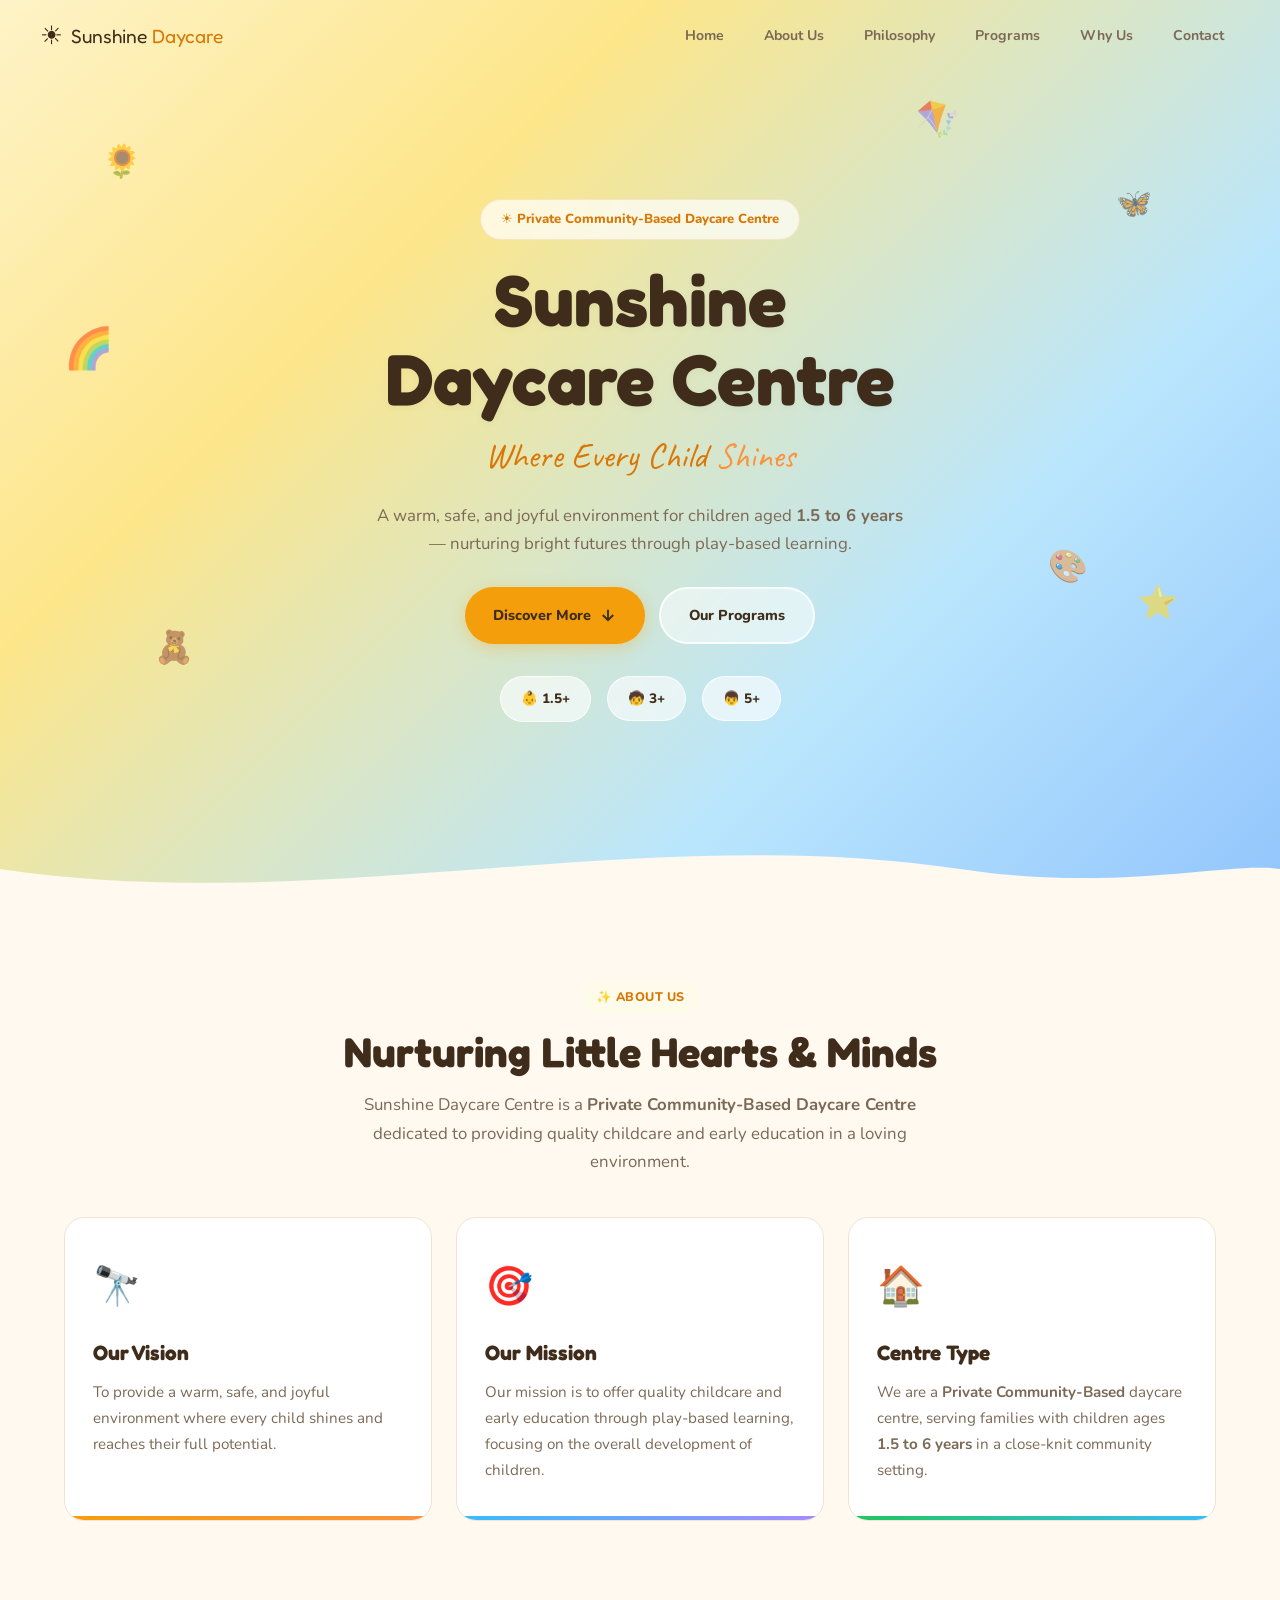
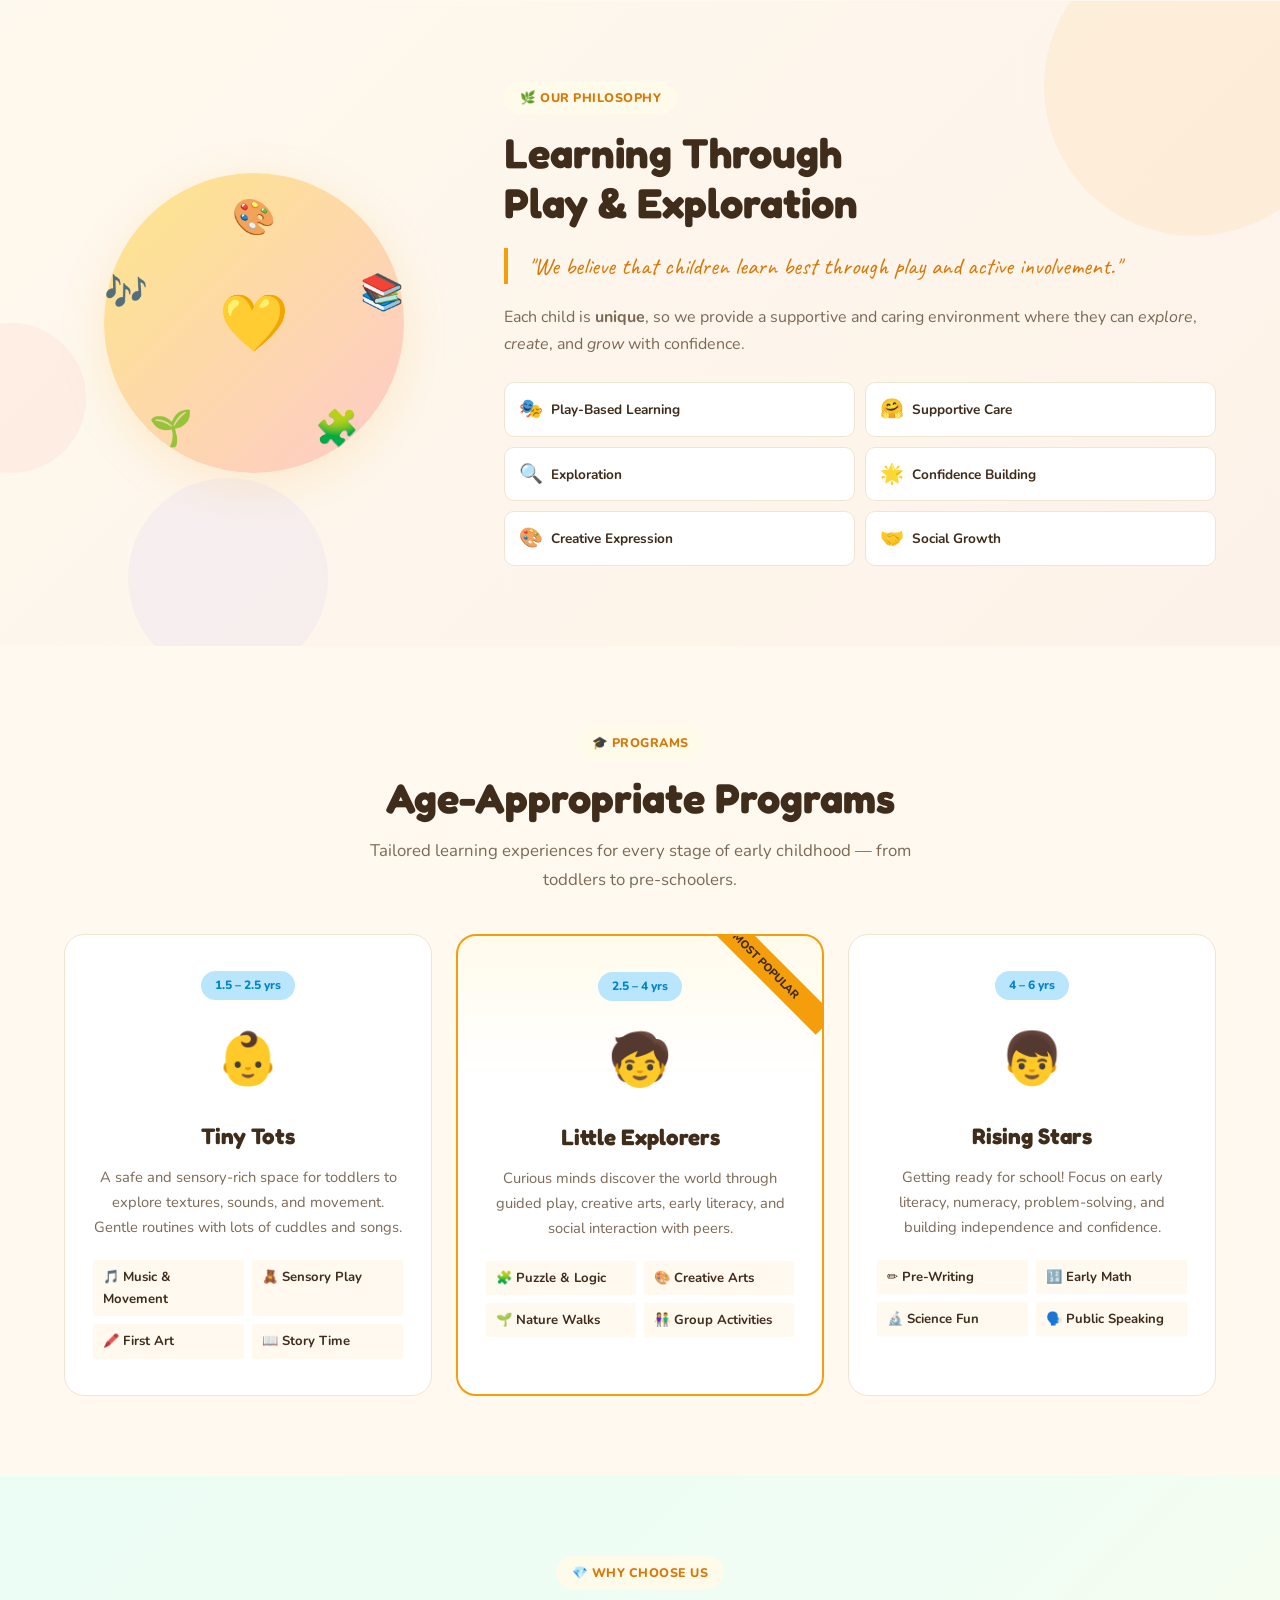
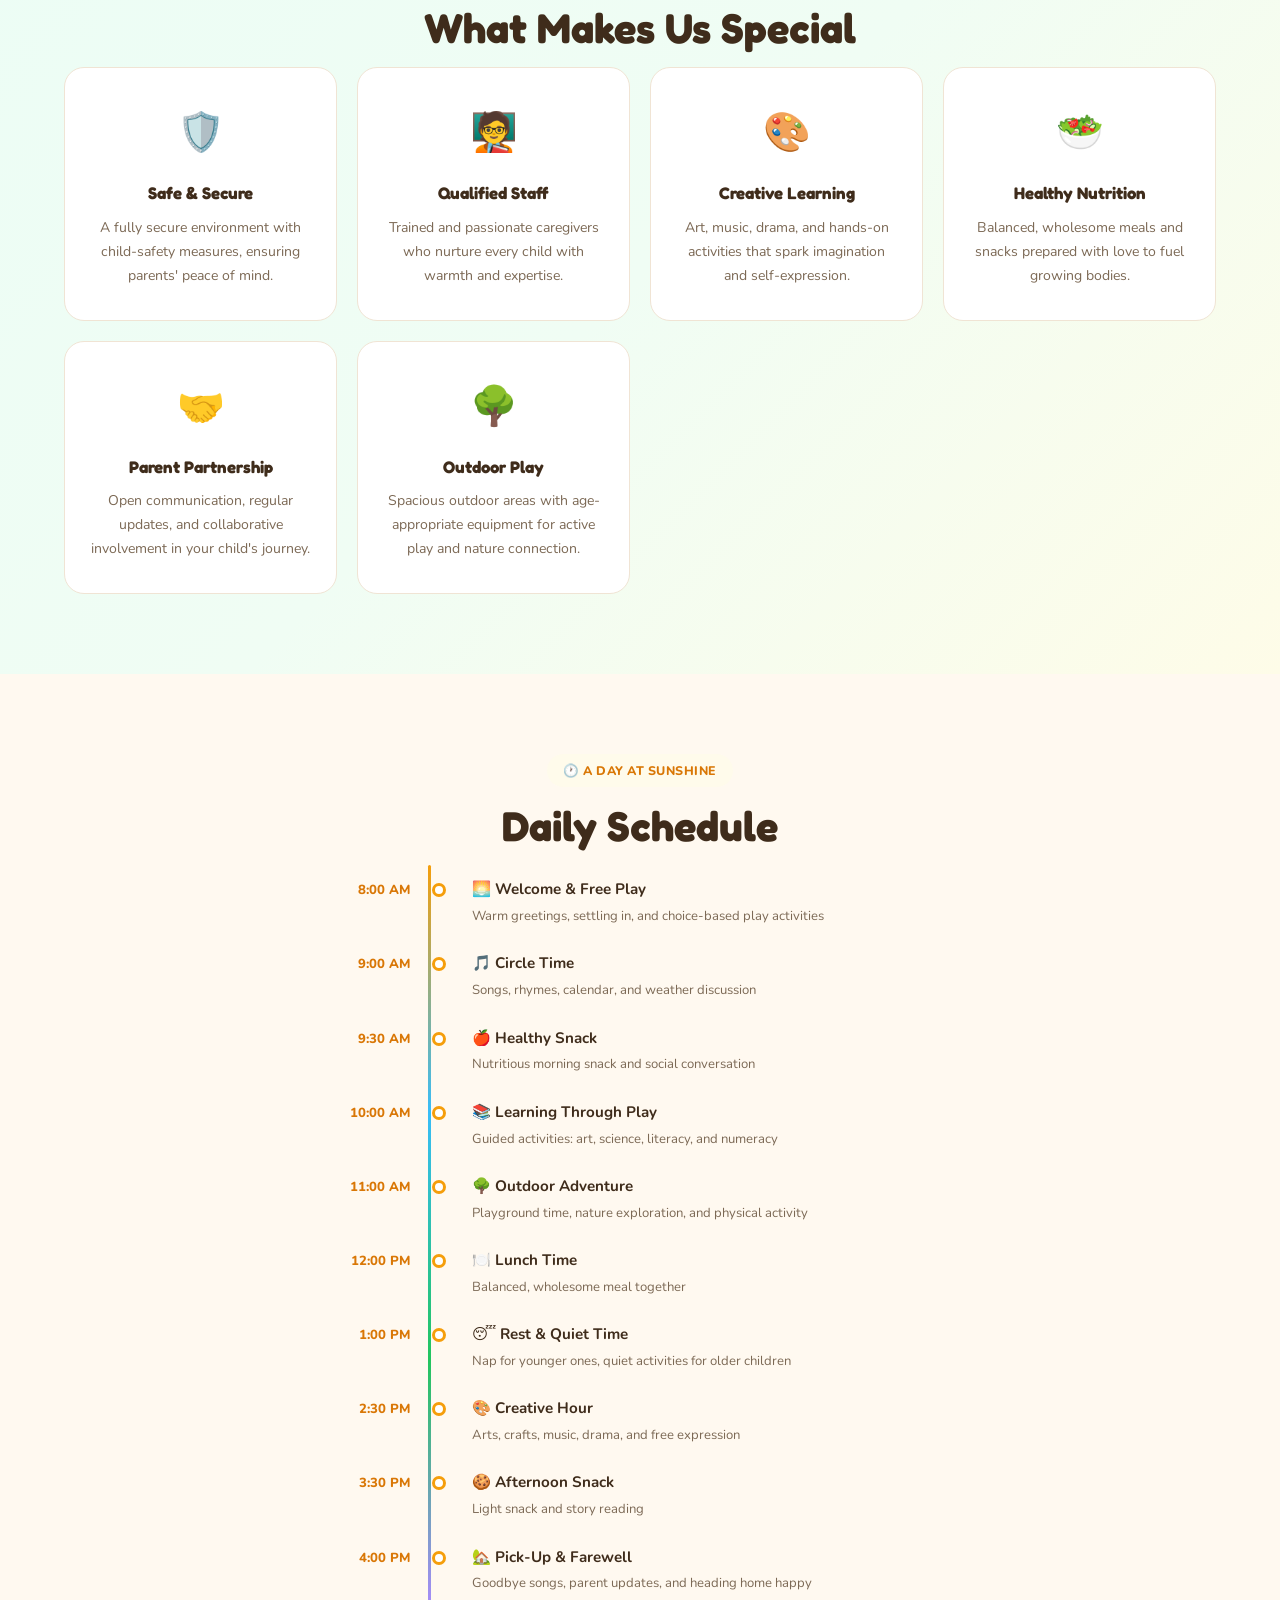
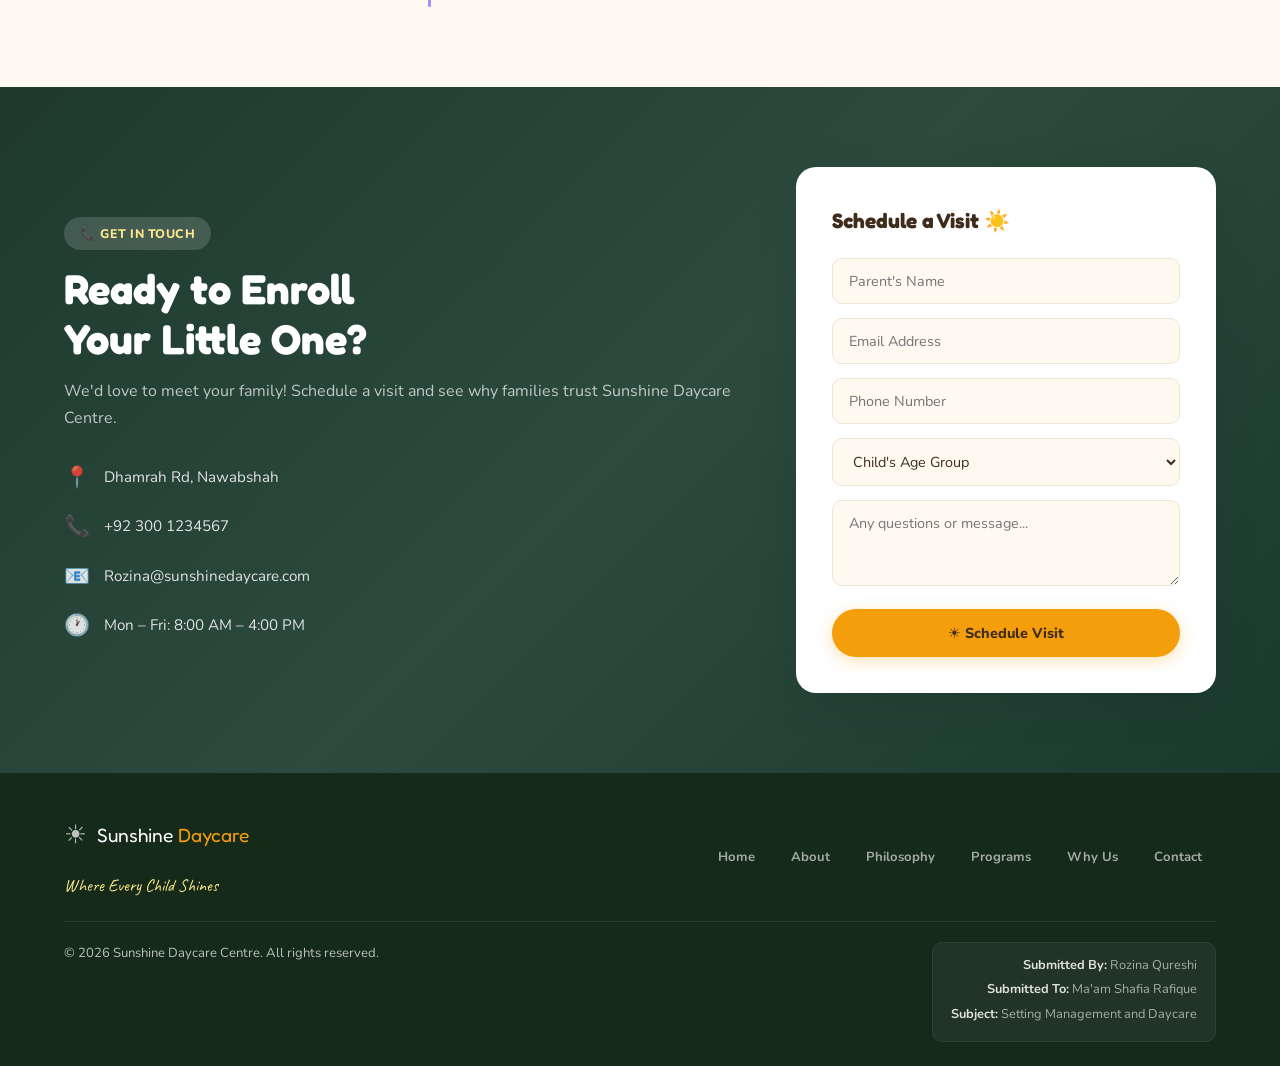
==== commit 656d5fa1: "Update contact details in index.html" ====
--- a/index.html
+++ b/index.html
@@ -262,9 +262,9 @@
           <h2 class="section-title left light">Ready to Enroll<br/>Your Little One?</h2>
           <p class="contact-desc">We'd love to meet your family! Schedule a visit and see why families trust Sunshine Daycare Centre.</p>
           <div class="contact-details">
-            <div class="contact-row"><span class="cr-icon">📍</span><span>Community Centre, Your Neighbourhood</span></div>
+            <div class="contact-row"><span class="cr-icon">📍</span><span>Dhamrah Rd, Nawabshah</span></div>
             <div class="contact-row"><span class="cr-icon">📞</span><span>+92 300 1234567</span></div>
-            <div class="contact-row"><span class="cr-icon">📧</span><span>hello@sunshinedaycare.com</span></div>
+            <div class="contact-row"><span class="cr-icon">📧</span><span>Rozina@sunshinedaycare.com</span></div>
             <div class="contact-row"><span class="cr-icon">🕐</span><span>Mon – Fri: 8:00 AM – 4:00 PM</span></div>
           </div>
         </div>
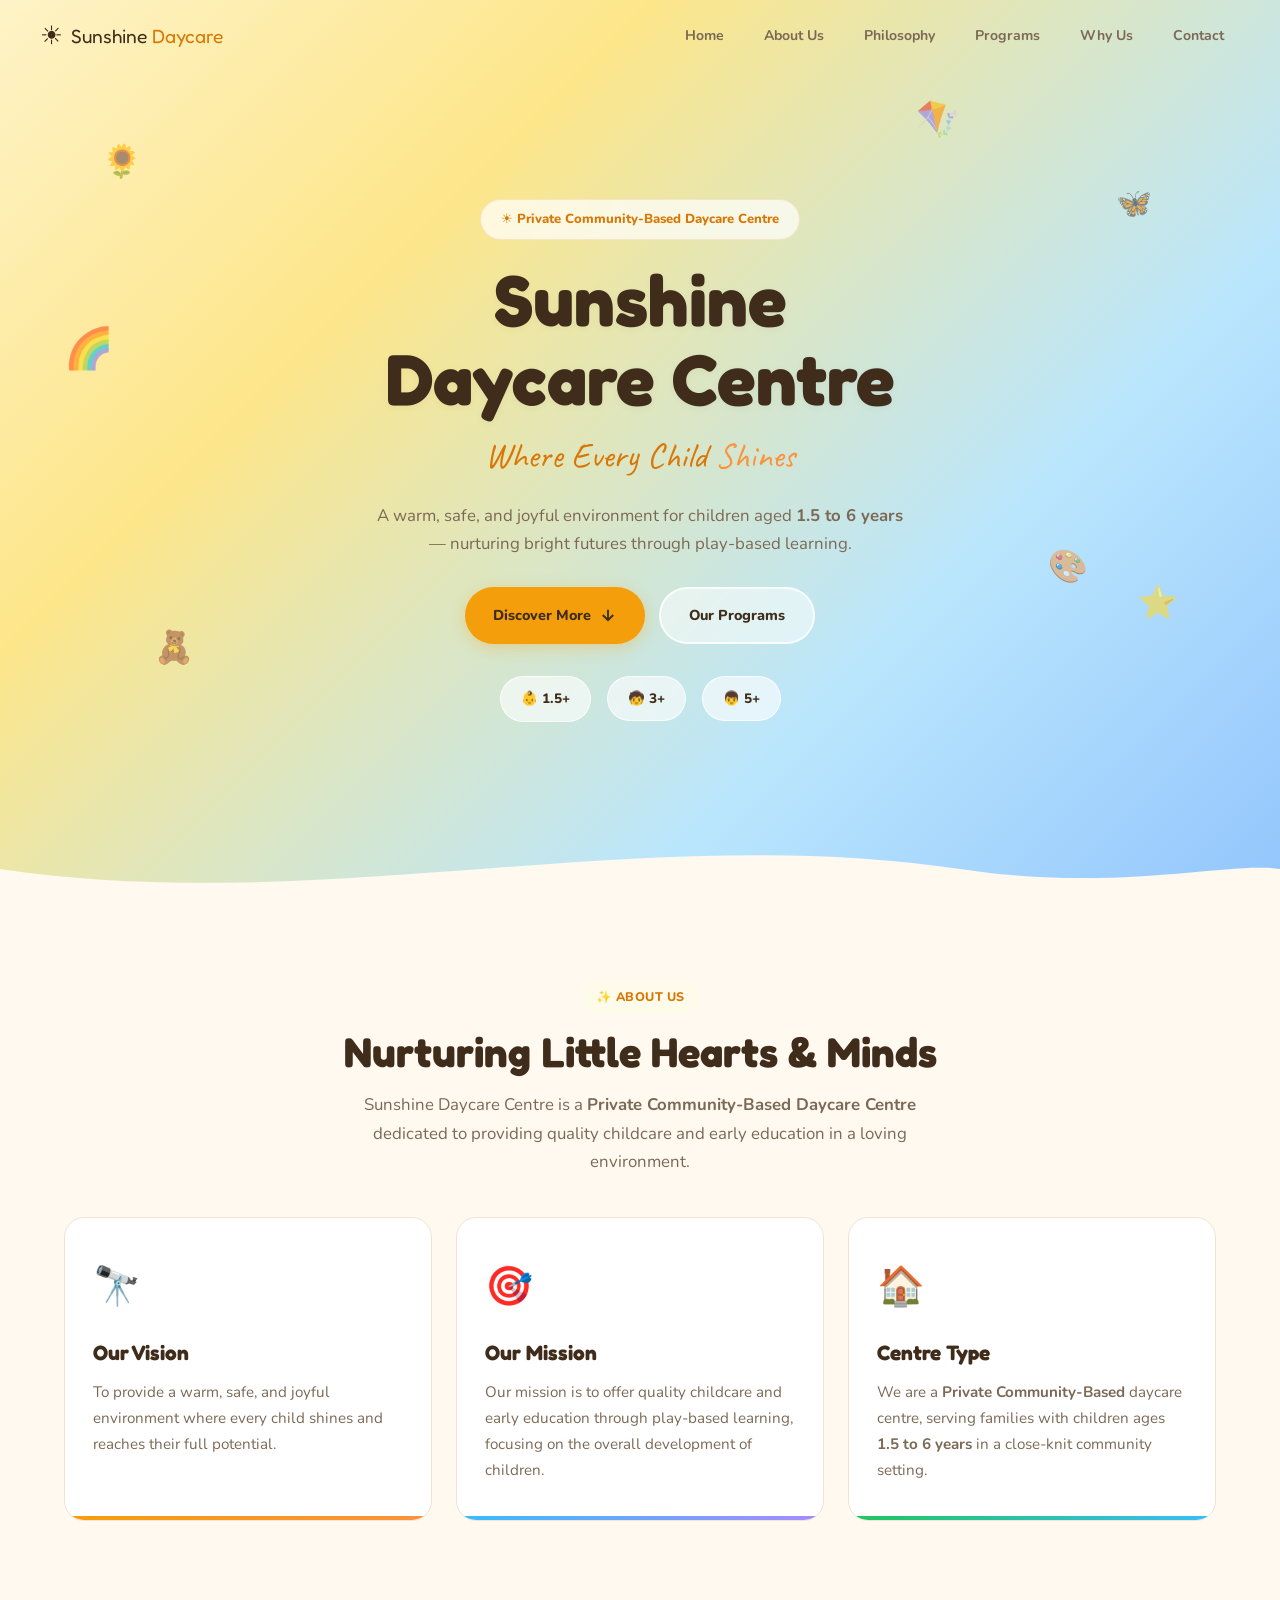
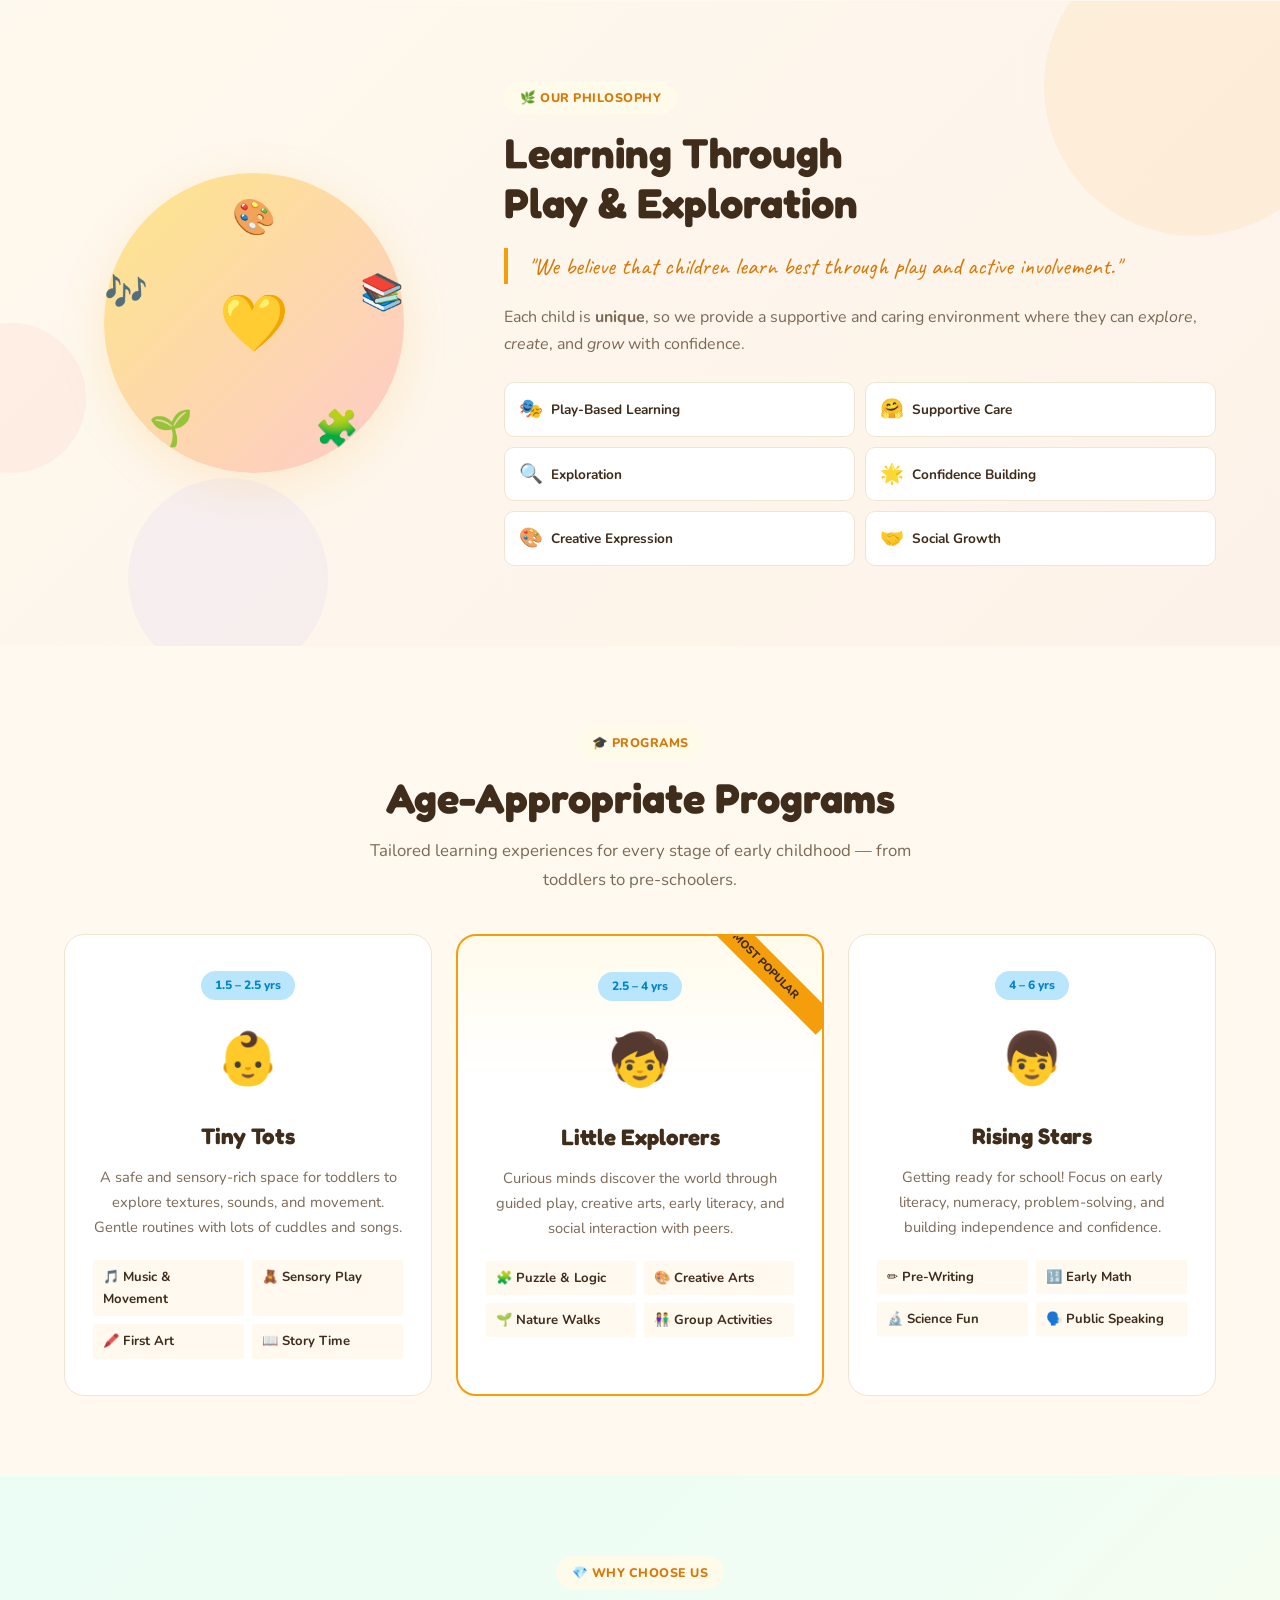
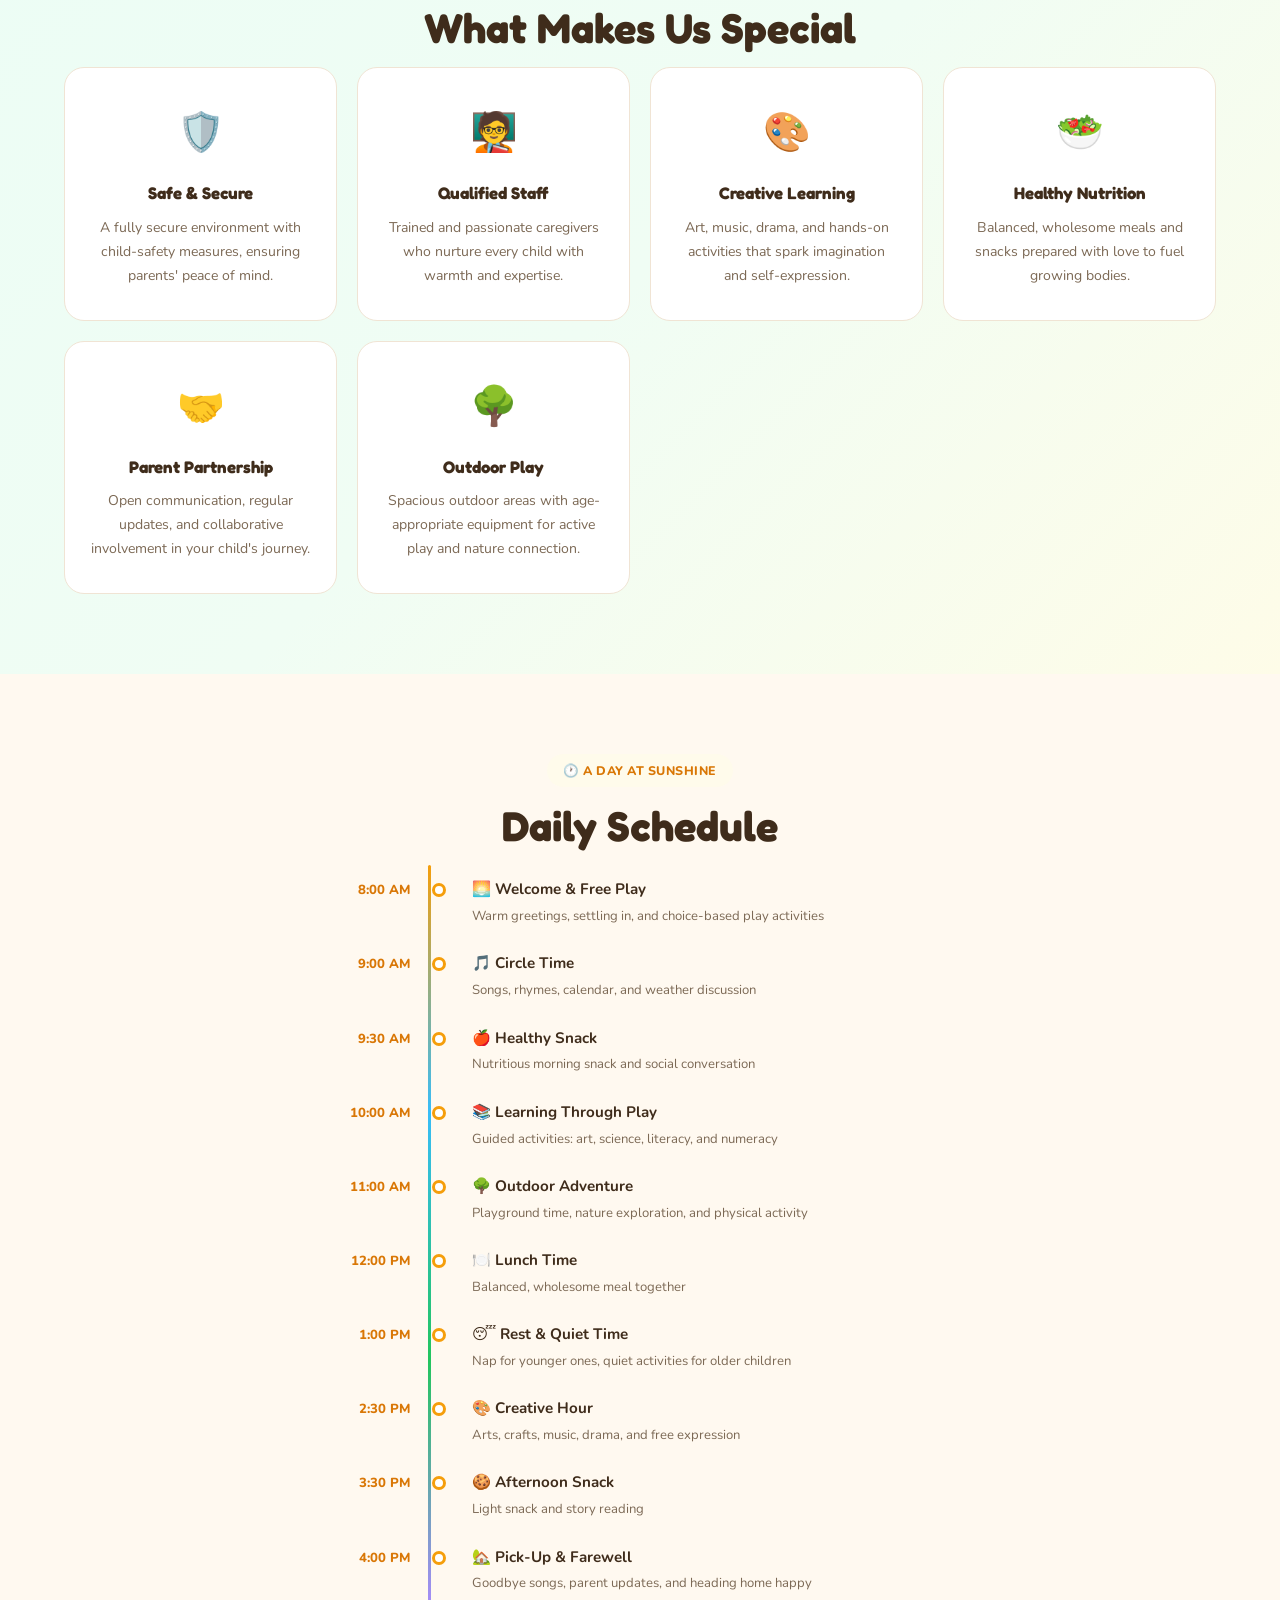
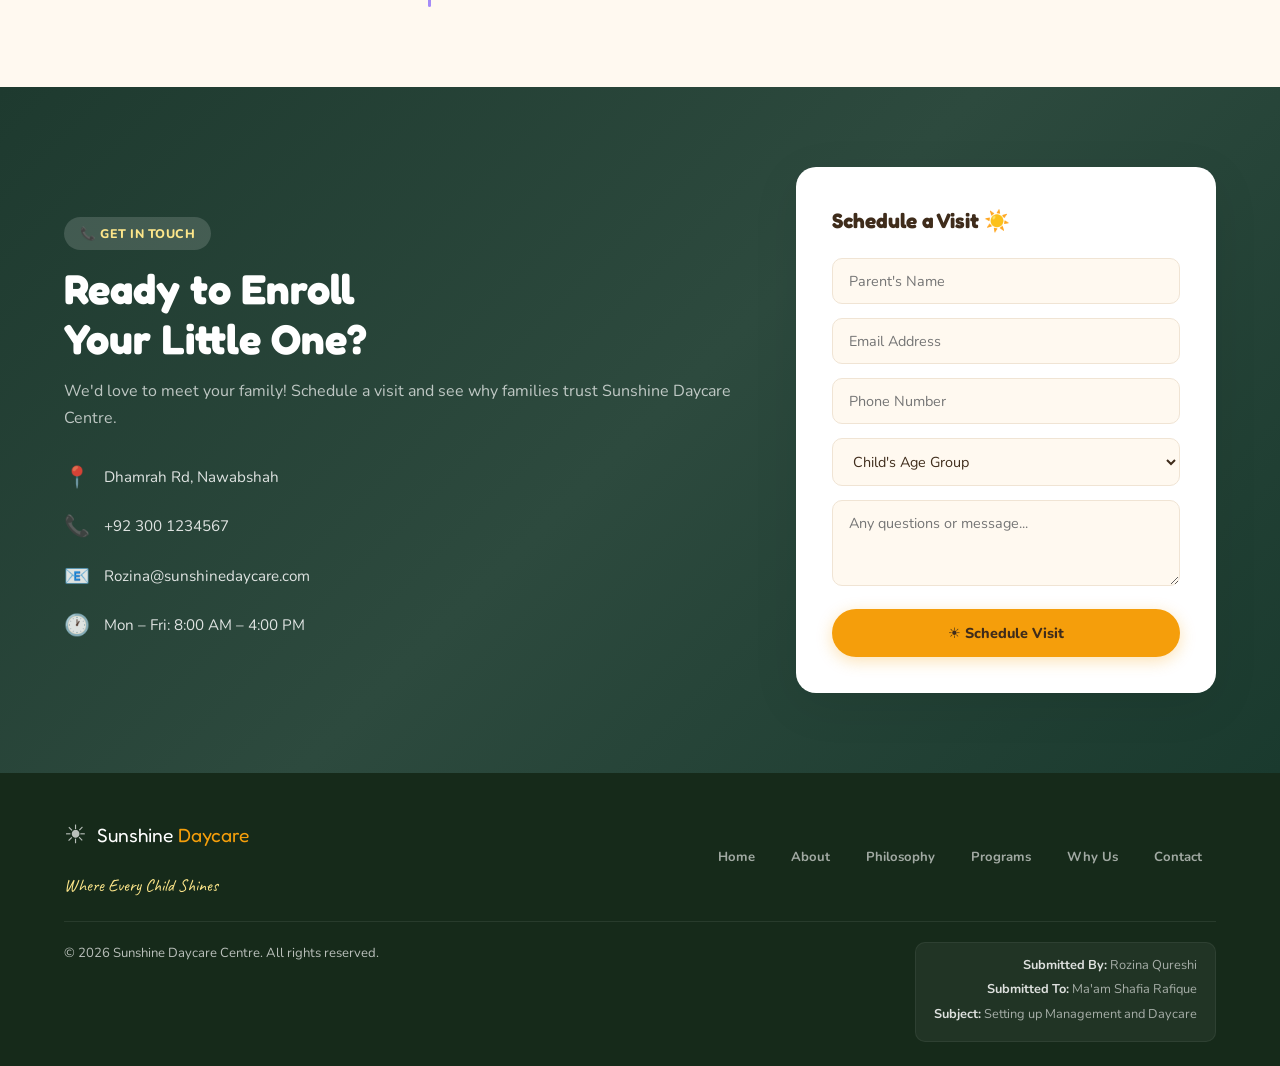
==== commit 4c865a6a: "Correct subject wording in footer" ====
--- a/index.html
+++ b/index.html
@@ -324,7 +324,7 @@
         <div class="submission-info">
           <p><strong>Submitted By:</strong> Rozina Qureshi</p>
           <p><strong>Submitted To:</strong> Ma'am Shafia Rafique</p>
-          <p><strong>Subject:</strong> Setting Management and Daycare</p>
+          <p><strong>Subject:</strong> Setting up Management and Daycare</p>
         </div>
       </div>
     </div>
